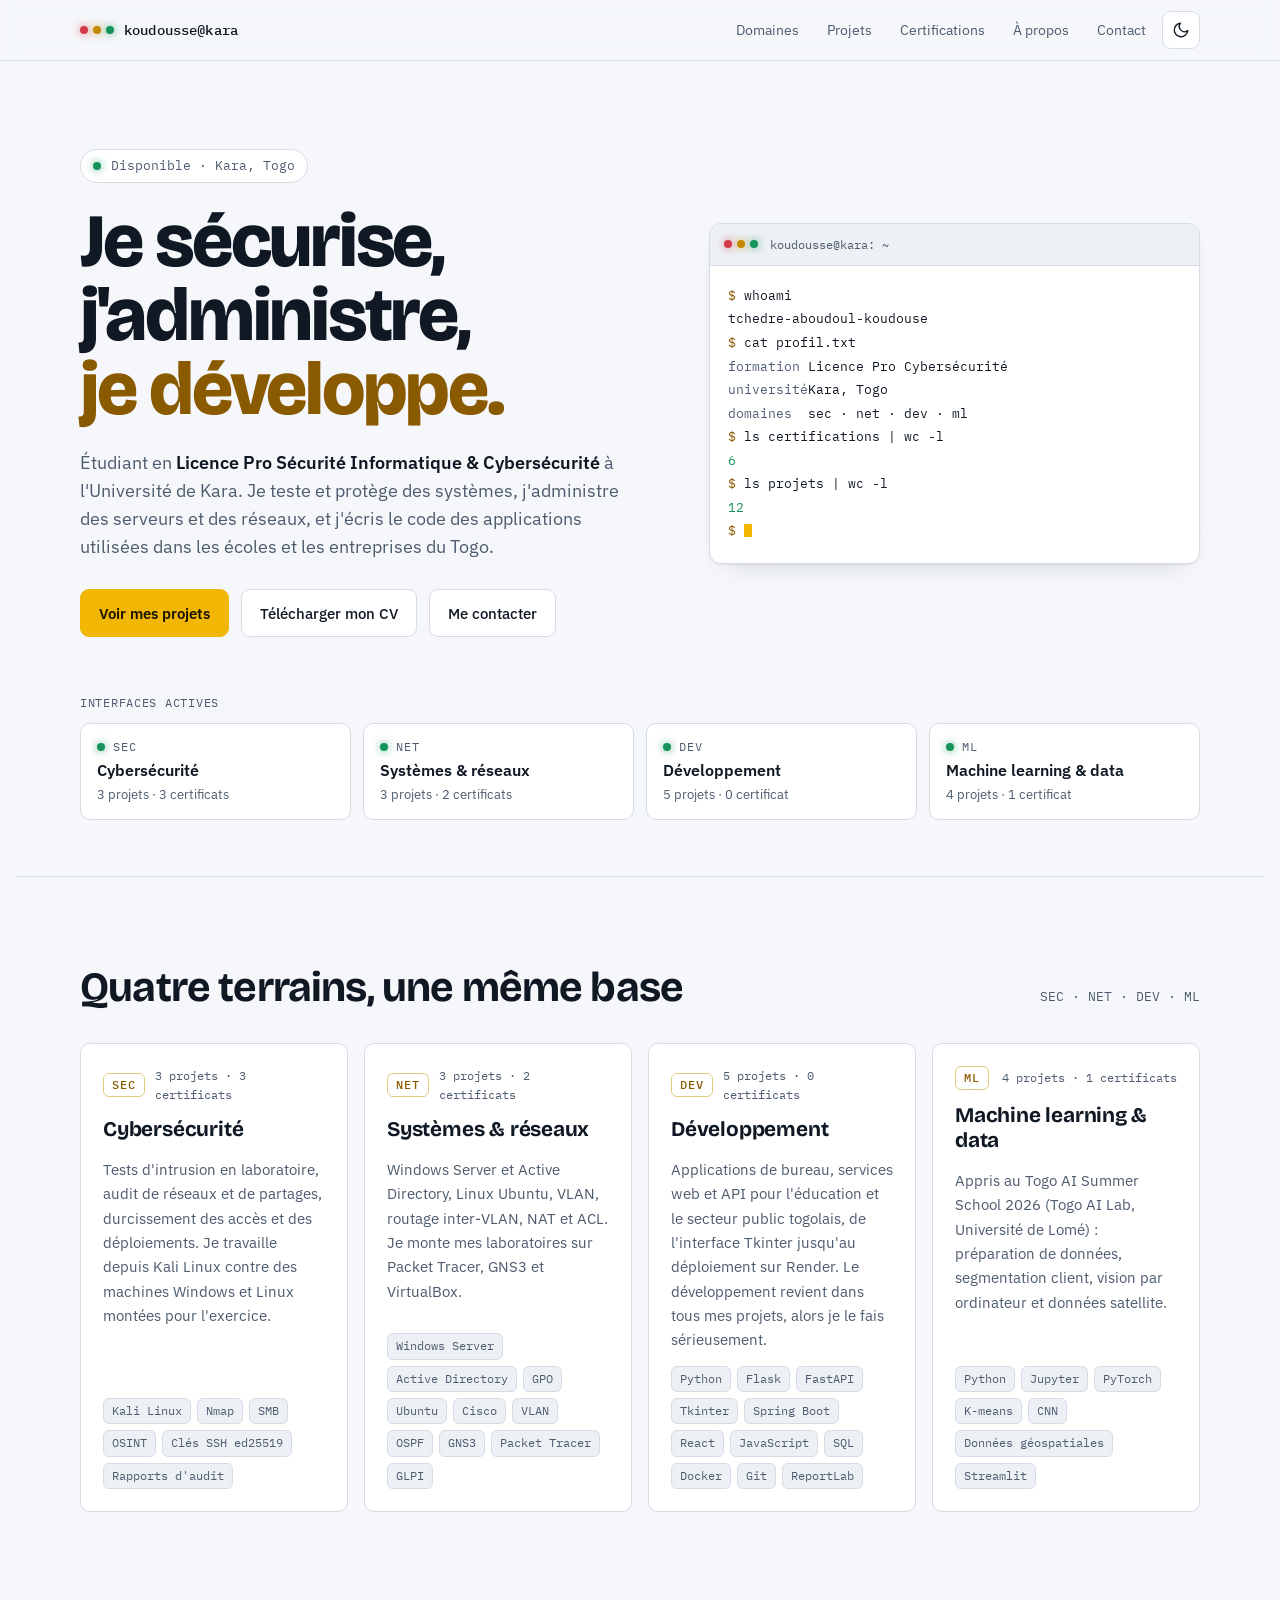
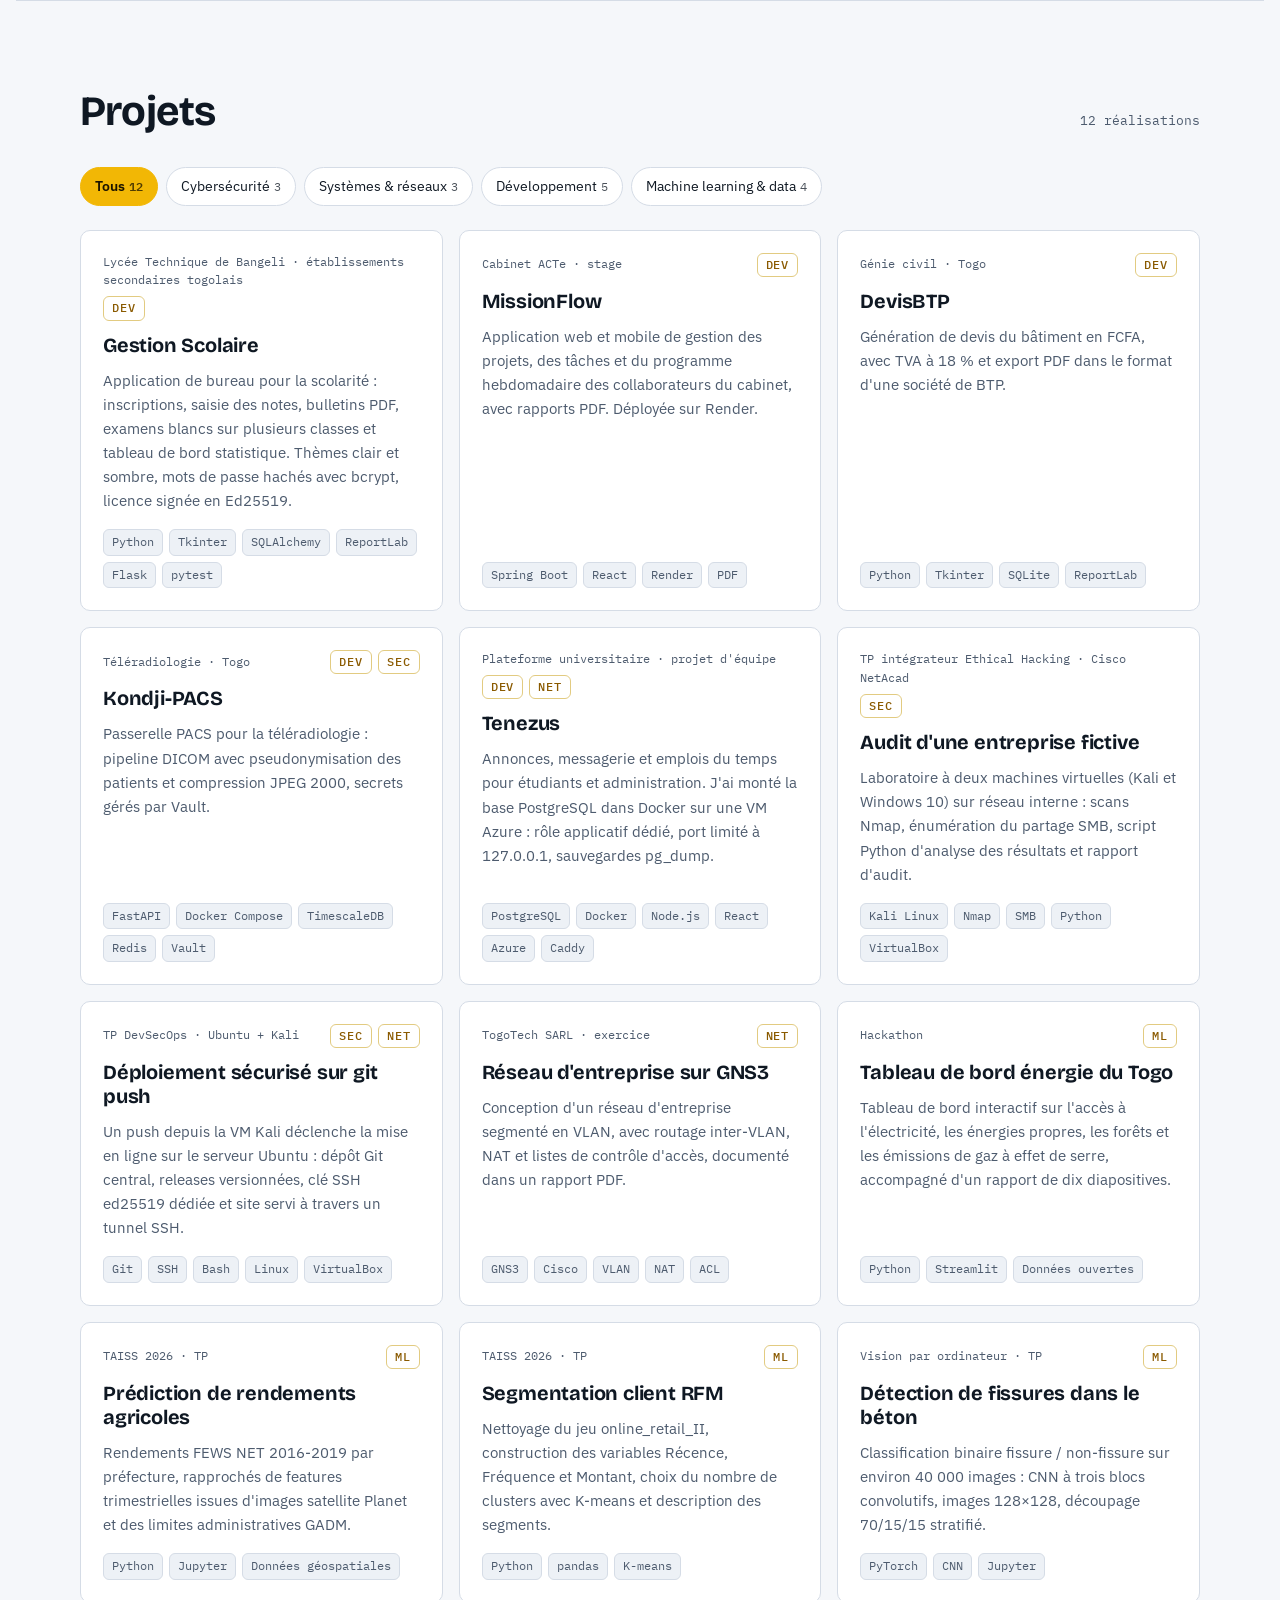
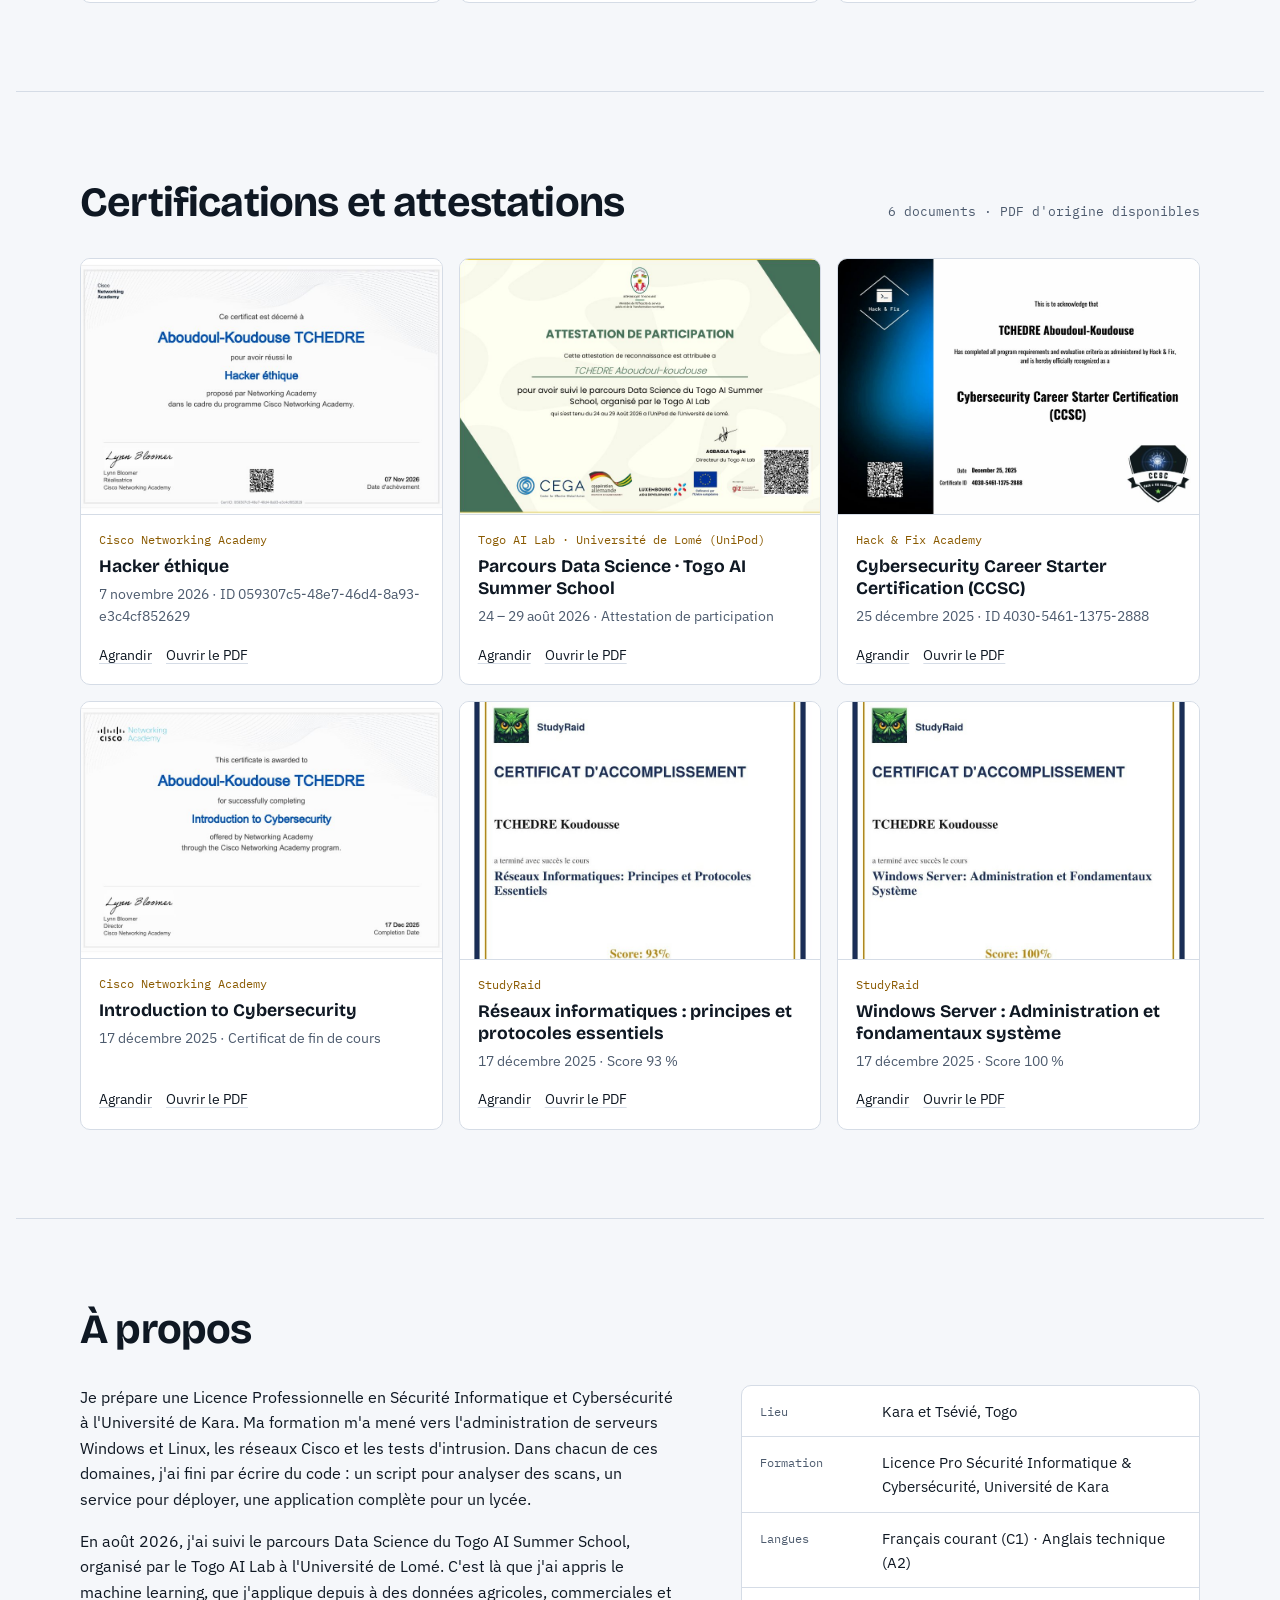
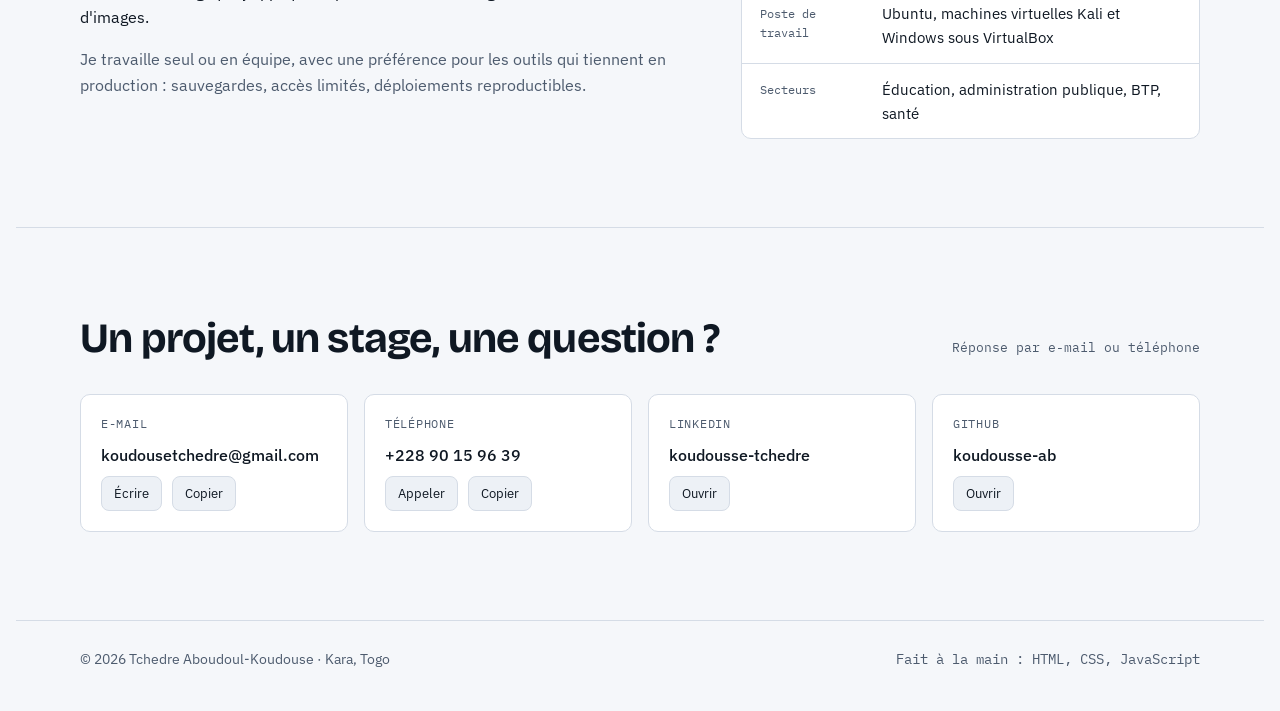
==== index.html @ e4000340 "Nouveau portfolio : cybersécurité, réseaux, dev et ML" ====
<!doctype html>
<html lang="fr">
<head>
<meta charset="utf-8">
<meta name="viewport" content="width=device-width, initial-scale=1, viewport-fit=cover">
<meta name="claude:viewport-fit-sides" content="cover">
<title>Tchedre Aboudoul-Koudouse</title>
<meta name="description" content="Étudiant en Licence Pro Sécurité Informatique et Cybersécurité à Kara (Togo). Cybersécurité, administration systèmes et réseaux, développement et machine learning.">
<meta property="og:title" content="Tchedre Aboudoul-Koudouse · Cybersécurité, systèmes & réseaux, développement">
<meta property="og:description" content="Je sécurise, j'administre, je développe. Projets, certifications et contact.">
<meta property="og:type" content="website">
<link rel="preconnect" href="https://fonts.googleapis.com">
<link rel="preconnect" href="https://fonts.gstatic.com" crossorigin>
<link rel="stylesheet" href="https://fonts.googleapis.com/css2?family=Bricolage+Grotesque:opsz,wght@12..96,600;12..96,700;12..96,800&family=IBM+Plex+Mono:wght@400;500&family=IBM+Plex+Sans:wght@400;500;600&display=swap">
<link rel="stylesheet" href="css/style.css">
</head>
<body>

<header class="site-header">
  <div class="wrap">
    <a class="brand" href="#top" aria-label="Accueil">
      <span class="leds" aria-hidden="true"><span class="led bad"></span><span class="led warn"></span><span class="led"></span></span>
      <span>koudousse@kara</span>
    </a>
    <nav class="nav" aria-label="Navigation principale">
      <a href="#domaines">Domaines</a>
      <a href="#projets">Projets</a>
      <a href="#certifications">Certifications</a>
      <a href="#a-propos">À propos</a>
      <a href="#contact" class="keep">Contact</a>
      <button class="icon-btn" id="theme-toggle" type="button" aria-label="Changer de thème" title="Changer de thème">
        <svg viewBox="0 0 24 24" fill="none" stroke="currentColor" stroke-width="1.8" stroke-linecap="round" stroke-linejoin="round" aria-hidden="true"><path d="M21 12.8A9 9 0 1 1 11.2 3a7 7 0 0 0 9.8 9.8z"/></svg>
      </button>
    </nav>
  </div>
</header>

<main id="top">
  <div class="hero">
    <div class="wrap">
      <div class="hero-grid">
        <div>
          <span class="status"><span class="led" aria-hidden="true"></span> Disponible · Kara, Togo</span>
          <h1>
            <span class="verb">Je sécurise,</span>
            <span class="verb">j'administre,</span>
            <span class="verb">je développe.</span>
          </h1>
          <p class="lede">Étudiant en <strong>Licence Pro Sécurité Informatique &amp; Cybersécurité</strong> à l'Université de Kara. Je teste et protège des systèmes, j'administre des serveurs et des réseaux, et j'écris le code des applications utilisées dans les écoles et les entreprises du Togo.</p>
          <div class="cta">
            <a class="btn primary" href="#projets">Voir mes projets</a>
            <a class="btn" id="cv-link" href="#" target="_blank" rel="noopener">Télécharger mon CV</a>
            <a class="btn" href="#contact">Me contacter</a>
          </div>
        </div>

        <div class="term" aria-label="Aperçu de profil en ligne de commande">
          <div class="term-bar">
            <span class="leds" aria-hidden="true"><span class="led bad"></span><span class="led warn"></span><span class="led"></span></span>
            <span>koudousse@kara: ~</span>
          </div>
          <pre id="term-body"></pre>
        </div>
      </div>

      <div class="ports">
        <div class="ports-label">Interfaces actives</div>
        <div class="port-row" id="port-row"></div>
      </div>
    </div>
  </div>

  <section id="domaines">
    <div class="wrap">
      <div class="sec-head">
        <h2>Quatre terrains, une même base</h2>
        <span class="sec-meta" id="domains-meta"></span>
      </div>
      <div class="domain-grid" id="domain-grid"></div>
    </div>
  </section>

  <section id="projets">
    <div class="wrap">
      <div class="sec-head">
        <h2>Projets</h2>
        <span class="sec-meta" id="projects-meta"></span>
      </div>
      <div class="filters" id="filters" role="group" aria-label="Filtrer les projets"></div>
      <div class="project-grid" id="project-grid"></div>
    </div>
  </section>

  <section id="certifications">
    <div class="wrap">
      <div class="sec-head">
        <h2>Certifications et attestations</h2>
        <span class="sec-meta" id="certs-meta"></span>
      </div>
      <div class="cert-grid" id="cert-grid"></div>
    </div>
  </section>

  <section id="a-propos">
    <div class="wrap">
      <div class="sec-head"><h2>À propos</h2></div>
      <div class="about-grid">
        <div>
          <p>Je prépare une Licence Professionnelle en Sécurité Informatique et Cybersécurité à l'Université de Kara. Ma formation m'a mené vers l'administration de serveurs Windows et Linux, les réseaux Cisco et les tests d'intrusion. Dans chacun de ces domaines, j'ai fini par écrire du code : un script pour analyser des scans, un service pour déployer, une application complète pour un lycée.</p>
          <p>En août 2026, j'ai suivi le parcours Data Science du Togo AI Summer School, organisé par le Togo AI Lab à l'Université de Lomé. C'est là que j'ai appris le machine learning, que j'applique depuis à des données agricoles, commerciales et d'images.</p>
          <p class="muted">Je travaille seul ou en équipe, avec une préférence pour les outils qui tiennent en production : sauvegardes, accès limités, déploiements reproductibles.</p>
        </div>
        <dl class="facts">
          <div><dt>Lieu</dt><dd>Kara et Tsévié, Togo</dd></div>
          <div><dt>Formation</dt><dd>Licence Pro Sécurité Informatique &amp; Cybersécurité, Université de Kara</dd></div>
          <div><dt>Langues</dt><dd>Français courant (C1) · Anglais technique (A2)</dd></div>
          <div><dt>Poste de travail</dt><dd>Ubuntu, machines virtuelles Kali et Windows sous VirtualBox</dd></div>
          <div><dt>Secteurs</dt><dd>Éducation, administration publique, BTP, santé</dd></div>
        </dl>
      </div>
    </div>
  </section>

  <section id="contact">
    <div class="wrap">
      <div class="sec-head">
        <h2>Un projet, un stage, une question ?</h2>
        <span class="sec-meta">Réponse par e-mail ou téléphone</span>
      </div>
      <div class="contact-grid" id="contact-grid"></div>
    </div>
  </section>
</main>

<footer>
  <div class="wrap">
    <span>© <span id="year"></span> Tchedre Aboudoul-Koudouse · Kara, Togo</span>
    <span class="mono">Fait à la main : HTML, CSS, JavaScript</span>
  </div>
</footer>

<dialog class="viewer" id="viewer" aria-label="Aperçu du certificat">
  <div class="viewer-bar">
    <strong id="viewer-title"></strong>
    <span style="display:flex;gap:10px;align-items:center">
      <a class="small-btn" id="viewer-pdf" href="#" target="_blank" rel="noopener">Ouvrir le PDF</a>
      <button class="small-btn" id="viewer-close" type="button">Fermer</button>
    </span>
  </div>
  <div class="viewer-img"><img id="viewer-img" alt=""></div>
</dialog>

<div class="toast" id="toast" role="status" hidden></div>

<script src="js/data.js"></script>
<script src="js/main.js"></script>
</body>
</html>
---- css/style.css ----
/* Concept : un panneau de brassage réseau. Chaque domaine est un port avec sa LED,
   le contenu est rangé comme dans une baie : fiches, étiquettes mono, statuts. */

:root {
  /* thème sombre (par défaut) */
  --bg: #0b1118;
  --surface: #121a24;
  --surface-2: #19232f;
  --line: #263344;
  --fg: #e7ecf2;
  --muted: #9aa8b9;
  --accent: #f2b705;
  --accent-ink: #1b1400;
  --accent-text: #f5c332;
  --led-ok: #3fd88f;
  --led-warn: #f2b705;
  --led-bad: #ff5d6c;
  --shadow: 0 1px 0 rgb(255 255 255 / 4%) inset, 0 12px 32px -18px rgb(0 0 0 / 70%);

  --font-display: "Bricolage Grotesque", "Segoe UI", system-ui, sans-serif;
  --font-body: "IBM Plex Sans", system-ui, -apple-system, "Segoe UI", sans-serif;
  --font-mono: "IBM Plex Mono", ui-monospace, "SFMono-Regular", Menlo, Consolas, monospace;

  --radius: 10px;
  --max: 1120px;
  color-scheme: dark;
}

@media (prefers-color-scheme: light) {
  :root:not([data-theme="dark"]) {
    --bg: #f5f7fa;
    --surface: #ffffff;
    --surface-2: #edf1f6;
    --line: #d5dce6;
    --fg: #0f1823;
    --muted: #4d5b6e;
    --accent: #f2b705;
    --accent-ink: #1b1400;
    --accent-text: #8a5a00;
    --led-ok: #14935a;
    --led-warn: #c68a00;
    --led-bad: #d63a4a;
    --shadow: 0 1px 2px rgb(15 24 35 / 6%), 0 12px 28px -20px rgb(15 24 35 / 30%);
    color-scheme: light;
  }
}

:root[data-theme="light"] {
  --bg: #f5f7fa;
  --surface: #ffffff;
  --surface-2: #edf1f6;
  --line: #d5dce6;
  --fg: #0f1823;
  --muted: #4d5b6e;
  --accent: #f2b705;
  --accent-ink: #1b1400;
  --accent-text: #8a5a00;
  --led-ok: #14935a;
  --led-warn: #c68a00;
  --led-bad: #d63a4a;
  --shadow: 0 1px 2px rgb(15 24 35 / 6%), 0 12px 28px -20px rgb(15 24 35 / 30%);
  color-scheme: light;
}

*, *::before, *::after { box-sizing: border-box; }

html { scroll-behavior: smooth; scroll-padding-top: 84px; }

body {
  margin: 0;
  background: var(--bg);
  color: var(--fg);
  font-family: var(--font-body);
  font-size: 16px;
  line-height: 1.6;
  padding-block: 0;
  padding-left: max(16px, env(safe-area-inset-left, 0px));
  padding-right: max(16px, env(safe-area-inset-right, 0px));
  -webkit-font-smoothing: antialiased;
}

body::before {
  content: "";
  position: fixed;
  inset: 0 0 auto;
  height: env(safe-area-inset-top, 0px);
  background: var(--bg);
  z-index: 60;
}

img { max-width: 100%; display: block; }
a { color: inherit; }
button { font: inherit; color: inherit; }

:focus-visible { outline: 2px solid var(--accent); outline-offset: 3px; border-radius: 4px; }

.wrap { width: 100%; max-width: var(--max); margin-inline: auto; }

.mono { font-family: var(--font-mono); }

/* ---------- En-tête ---------- */
.site-header {
  position: sticky;
  top: env(safe-area-inset-top, 0px);
  z-index: 50;
  margin-inline: calc(-1 * max(16px, env(safe-area-inset-left, 0px)));
  padding-inline: max(16px, env(safe-area-inset-left, 0px));
  background: color-mix(in srgb, var(--bg) 88%, transparent);
  backdrop-filter: blur(10px);
  border-bottom: 1px solid var(--line);
}

.site-header .wrap {
  display: flex;
  align-items: center;
  gap: 20px;
  min-height: 60px;
}

.brand {
  display: inline-flex;
  align-items: center;
  gap: 10px;
  text-decoration: none;
  font-family: var(--font-mono);
  font-size: 0.9rem;
  font-weight: 500;
  letter-spacing: 0.01em;
}

.leds { display: inline-flex; gap: 5px; }
.led {
  width: 8px; height: 8px; border-radius: 50%;
  background: var(--led-ok);
  box-shadow: 0 0 8px color-mix(in srgb, var(--led-ok) 70%, transparent);
}
.led.warn { background: var(--led-warn); box-shadow: 0 0 8px color-mix(in srgb, var(--led-warn) 70%, transparent); }
.led.bad { background: var(--led-bad); box-shadow: 0 0 8px color-mix(in srgb, var(--led-bad) 70%, transparent); }

.nav { margin-left: auto; display: flex; gap: 4px; align-items: center; }
.nav a {
  text-decoration: none;
  color: var(--muted);
  font-size: 0.9rem;
  padding: 8px 12px;
  border-radius: 8px;
}
.nav a:hover { color: var(--fg); background: var(--surface-2); }

.icon-btn {
  width: 38px; height: 38px;
  display: inline-grid; place-items: center;
  border: 1px solid var(--line);
  background: var(--surface);
  border-radius: 9px;
  cursor: pointer;
}
.icon-btn:hover { border-color: var(--accent); }
.icon-btn svg { width: 18px; height: 18px; }

/* ---------- Hero ---------- */
.hero { padding-block: clamp(40px, 7vw, 88px) clamp(32px, 5vw, 56px); }

.hero-grid {
  display: grid;
  grid-template-columns: minmax(0, 1.15fr) minmax(0, 1fr);
  gap: clamp(28px, 5vw, 64px);
  align-items: center;
}

.status {
  display: inline-flex; align-items: center; gap: 10px;
  font-family: var(--font-mono);
  font-size: 0.8rem;
  color: var(--muted);
  border: 1px solid var(--line);
  background: var(--surface);
  padding: 6px 12px;
  border-radius: 999px;
}

h1 {
  font-family: var(--font-display);
  font-weight: 800;
  font-size: clamp(2.5rem, 6.4vw, 4.7rem);
  line-height: 0.98;
  letter-spacing: -0.03em;
  margin: 22px 0 22px;
  text-wrap: balance;
}
h1 .verb { display: block; }
h1 .verb:last-child { color: var(--accent-text); }

.lede { font-size: 1.1rem; color: var(--muted); max-width: 54ch; margin: 0 0 28px; }
.lede strong { color: var(--fg); font-weight: 600; }

.cta { display: flex; flex-wrap: wrap; gap: 12px; }

.btn {
  display: inline-flex; align-items: center; gap: 8px;
  padding: 11px 18px;
  border-radius: 9px;
  border: 1px solid var(--line);
  background: var(--surface);
  text-decoration: none;
  font-weight: 500;
  font-size: 0.95rem;
  cursor: pointer;
}
.btn:hover { border-color: var(--accent); }
.btn.primary { background: var(--accent); color: var(--accent-ink); border-color: var(--accent); font-weight: 600; }
.btn.primary:hover { filter: brightness(1.06); }

/* terminal */
.term {
  background: var(--surface);
  border: 1px solid var(--line);
  border-radius: 12px;
  box-shadow: var(--shadow);
  overflow: hidden;
  min-width: 0;
}
.term-bar {
  display: flex; align-items: center; gap: 12px;
  padding: 11px 14px;
  background: var(--surface-2);
  border-bottom: 1px solid var(--line);
  font-family: var(--font-mono);
  font-size: 0.75rem;
  color: var(--muted);
}
.term pre {
  margin: 0;
  padding: 18px 18px 20px;
  font-family: var(--font-mono);
  font-size: 0.84rem;
  line-height: 1.75;
  overflow-x: auto;
  white-space: pre;
}
.term .p { color: var(--accent-text); }
.term .k { color: var(--muted); }
.term .ok { color: var(--led-ok); }
.cursor {
  display: inline-block; width: 8px; height: 1em; vertical-align: -0.15em;
  background: var(--accent);
  animation: blink 1.1s steps(2, start) infinite;
}
@keyframes blink { to { visibility: hidden; } }

/* panneau de ports */
.ports { margin-top: clamp(32px, 5vw, 56px); }
.ports-label {
  font-family: var(--font-mono); font-size: 0.75rem; color: var(--muted);
  letter-spacing: 0.06em; text-transform: uppercase; margin-bottom: 10px;
}
.port-row { display: grid; grid-template-columns: repeat(4, minmax(0, 1fr)); gap: 12px; }
.port {
  display: grid; gap: 4px;
  text-align: left;
  padding: 14px 16px;
  background: var(--surface);
  border: 1px solid var(--line);
  border-radius: var(--radius);
  cursor: pointer;
  text-decoration: none;
  min-width: 0;
}
.port:hover { border-color: var(--accent); background: var(--surface-2); }
.port-top { display: flex; align-items: center; gap: 8px; font-family: var(--font-mono); font-size: 0.72rem; color: var(--muted); letter-spacing: 0.08em; }
.port-name { font-weight: 600; line-height: 1.25; }
.port-meta { font-size: 0.82rem; color: var(--muted); }

/* ---------- Sections ---------- */
section { padding-block: clamp(48px, 7vw, 88px); border-top: 1px solid var(--line); }

.sec-head {
  display: flex; flex-wrap: wrap; align-items: baseline; justify-content: space-between;
  gap: 8px 24px; margin-bottom: 32px;
}
h2 {
  font-family: var(--font-display);
  font-weight: 700;
  font-size: clamp(1.8rem, 4vw, 2.6rem);
  letter-spacing: -0.02em;
  line-height: 1.1;
  margin: 0;
  text-wrap: balance;
}
.sec-meta { font-family: var(--font-mono); font-size: 0.8rem; color: var(--muted); }

.chips { display: flex; flex-wrap: wrap; gap: 6px; padding: 0; margin: 0; list-style: none; }
.chips li {
  font-family: var(--font-mono);
  font-size: 0.72rem;
  padding: 3px 8px;
  border-radius: 6px;
  background: var(--surface-2);
  border: 1px solid var(--line);
  color: var(--muted);
}

/* domaines */
.domain-grid { display: grid; grid-template-columns: repeat(auto-fit, minmax(min(100%, 240px), 1fr)); gap: 16px; }
.domain {
  display: flex; flex-direction: column; gap: 14px;
  padding: 22px;
  background: var(--surface);
  border: 1px solid var(--line);
  border-radius: var(--radius);
  min-width: 0;
}
.domain-top { display: flex; align-items: center; justify-content: space-between; gap: 10px; }
.tag {
  font-family: var(--font-mono); font-size: 0.72rem; font-weight: 500; letter-spacing: 0.08em;
  color: var(--accent-text);
  border: 1px solid color-mix(in srgb, var(--accent) 45%, var(--line));
  padding: 2px 8px; border-radius: 6px;
}
.domain h3 { font-family: var(--font-display); font-size: 1.3rem; line-height: 1.2; margin: 0; letter-spacing: -0.01em; }
.domain p { margin: 0; color: var(--muted); font-size: 0.95rem; }
.domain .chips { margin-top: auto; }
.domain-count { font-family: var(--font-mono); font-size: 0.75rem; color: var(--muted); }

/* projets */
.filters { display: flex; flex-wrap: wrap; gap: 8px; margin-bottom: 24px; }
.pill {
  padding: 7px 14px;
  border-radius: 999px;
  border: 1px solid var(--line);
  background: var(--surface);
  font-size: 0.88rem;
  cursor: pointer;
}
.pill:hover { border-color: var(--accent); }
.pill[aria-pressed="true"] { background: var(--accent); color: var(--accent-ink); border-color: var(--accent); font-weight: 600; }
.pill .n { font-family: var(--font-mono); font-size: 0.75rem; opacity: 0.75; margin-left: 4px; }

.project-grid { display: grid; grid-template-columns: repeat(auto-fill, minmax(min(100%, 320px), 1fr)); gap: 16px; }
.project {
  display: flex; flex-direction: column; gap: 12px;
  padding: 22px;
  background: var(--surface);
  border: 1px solid var(--line);
  border-radius: var(--radius);
  min-width: 0;
}
.project:hover { border-color: color-mix(in srgb, var(--accent) 55%, var(--line)); }
.project-top { display: flex; flex-wrap: wrap; gap: 6px 10px; align-items: center; justify-content: space-between; }
.kicker { font-family: var(--font-mono); font-size: 0.74rem; color: var(--muted); }
.project h3 { font-family: var(--font-display); font-size: 1.25rem; line-height: 1.2; margin: 0; letter-spacing: -0.01em; }
.project p { margin: 0; color: var(--muted); font-size: 0.94rem; }
.project .chips { margin-top: auto; padding-top: 4px; }
.project-tags { display: flex; gap: 6px; }

/* certifications */
.cert-grid { display: grid; grid-template-columns: repeat(auto-fill, minmax(min(100%, 320px), 1fr)); gap: 16px; }
.cert {
  display: flex; flex-direction: column;
  background: var(--surface);
  border: 1px solid var(--line);
  border-radius: var(--radius);
  overflow: hidden;
  min-width: 0;
}
.cert-thumb {
  display: block; width: 100%; padding: 0; border: 0; cursor: zoom-in;
  background: var(--surface-2);
  aspect-ratio: 900 / 640;
  border-bottom: 1px solid var(--line);
}
.cert-thumb img { width: 100%; height: 100%; object-fit: cover; }
.cert-body { display: flex; flex-direction: column; gap: 6px; padding: 16px 18px 18px; flex: 1; }
.cert-issuer { font-family: var(--font-mono); font-size: 0.74rem; color: var(--accent-text); }
.cert h3 { font-family: var(--font-display); font-size: 1.1rem; line-height: 1.25; margin: 0; }
.cert-meta { font-size: 0.85rem; color: var(--muted); overflow-wrap: anywhere; }
.cert-actions { margin-top: auto; padding-top: 10px; display: flex; gap: 14px; font-size: 0.88rem; }
.cert-actions a, .cert-actions button { color: var(--fg); background: none; border: 0; padding: 0; cursor: pointer; text-decoration: underline; text-underline-offset: 3px; text-decoration-color: var(--line); }
.cert-actions a:hover, .cert-actions button:hover { text-decoration-color: var(--accent); }

dialog.viewer {
  width: min(96vw, 1000px);
  max-height: 92vh;
  padding: 0;
  border: 1px solid var(--line);
  border-radius: 12px;
  background: var(--surface);
  color: var(--fg);
}
dialog.viewer::backdrop { background: rgb(5 9 14 / 78%); }
.viewer-bar { display: flex; align-items: center; justify-content: space-between; gap: 12px; padding: 10px 14px; border-bottom: 1px solid var(--line); font-size: 0.9rem; }
.viewer-img { padding: 12px; overflow: auto; max-height: calc(92vh - 56px); }
.viewer-img img { margin-inline: auto; border-radius: 6px; }

/* à propos */
.about-grid { display: grid; grid-template-columns: minmax(0, 1.3fr) minmax(0, 1fr); gap: clamp(24px, 5vw, 64px); }
.about-grid p { margin: 0 0 16px; max-width: 62ch; }
.about-grid p.muted { color: var(--muted); }
.facts { margin: 0; border: 1px solid var(--line); border-radius: var(--radius); background: var(--surface); }
.facts div { display: grid; grid-template-columns: 110px minmax(0, 1fr); gap: 12px; padding: 13px 18px; border-bottom: 1px solid var(--line); }
.facts div:last-child { border-bottom: 0; }
.facts dt { font-family: var(--font-mono); font-size: 0.75rem; color: var(--muted); padding-top: 3px; }
.facts dd { margin: 0; font-size: 0.95rem; }

/* contact */
.contact-grid { display: grid; grid-template-columns: repeat(auto-fit, minmax(min(100%, 250px), 1fr)); gap: 16px; }
.contact-card { padding: 20px; background: var(--surface); border: 1px solid var(--line); border-radius: var(--radius); display: grid; gap: 8px; min-width: 0; }
.contact-card .label { font-family: var(--font-mono); font-size: 0.74rem; color: var(--muted); letter-spacing: 0.06em; text-transform: uppercase; }
.contact-card .value { font-size: 1.02rem; font-weight: 500; overflow-wrap: anywhere; user-select: all; }
.contact-card .row { display: flex; gap: 10px; flex-wrap: wrap; align-items: center; }
.small-btn { padding: 6px 12px; border-radius: 8px; border: 1px solid var(--line); background: var(--surface-2); font-size: 0.82rem; cursor: pointer; text-decoration: none; }
.small-btn:hover { border-color: var(--accent); }

footer { border-top: 1px solid var(--line); padding-block: 28px 40px; color: var(--muted); font-size: 0.85rem; }
footer .wrap { display: flex; flex-wrap: wrap; gap: 8px 24px; justify-content: space-between; }

.toast {
  position: fixed; left: 50%; bottom: calc(24px + env(safe-area-inset-bottom, 0px));
  transform: translateX(-50%);
  background: var(--fg); color: var(--bg);
  padding: 9px 16px; border-radius: 9px; font-size: 0.88rem; z-index: 90;
}

/* ---------- Responsive ---------- */
@media (max-width: 860px) {
  .hero-grid, .about-grid { grid-template-columns: minmax(0, 1fr); }
  .port-row { grid-template-columns: repeat(2, minmax(0, 1fr)); }
}
@media (max-width: 640px) {
  .nav a:not(.keep) { display: none; }
  .facts div { grid-template-columns: 1fr; gap: 2px; }
}
@media (max-width: 420px) {
  .port-row { grid-template-columns: minmax(0, 1fr); }
}

@media (prefers-reduced-motion: reduce) {
  html { scroll-behavior: auto; }
  .cursor { animation: none; }
}
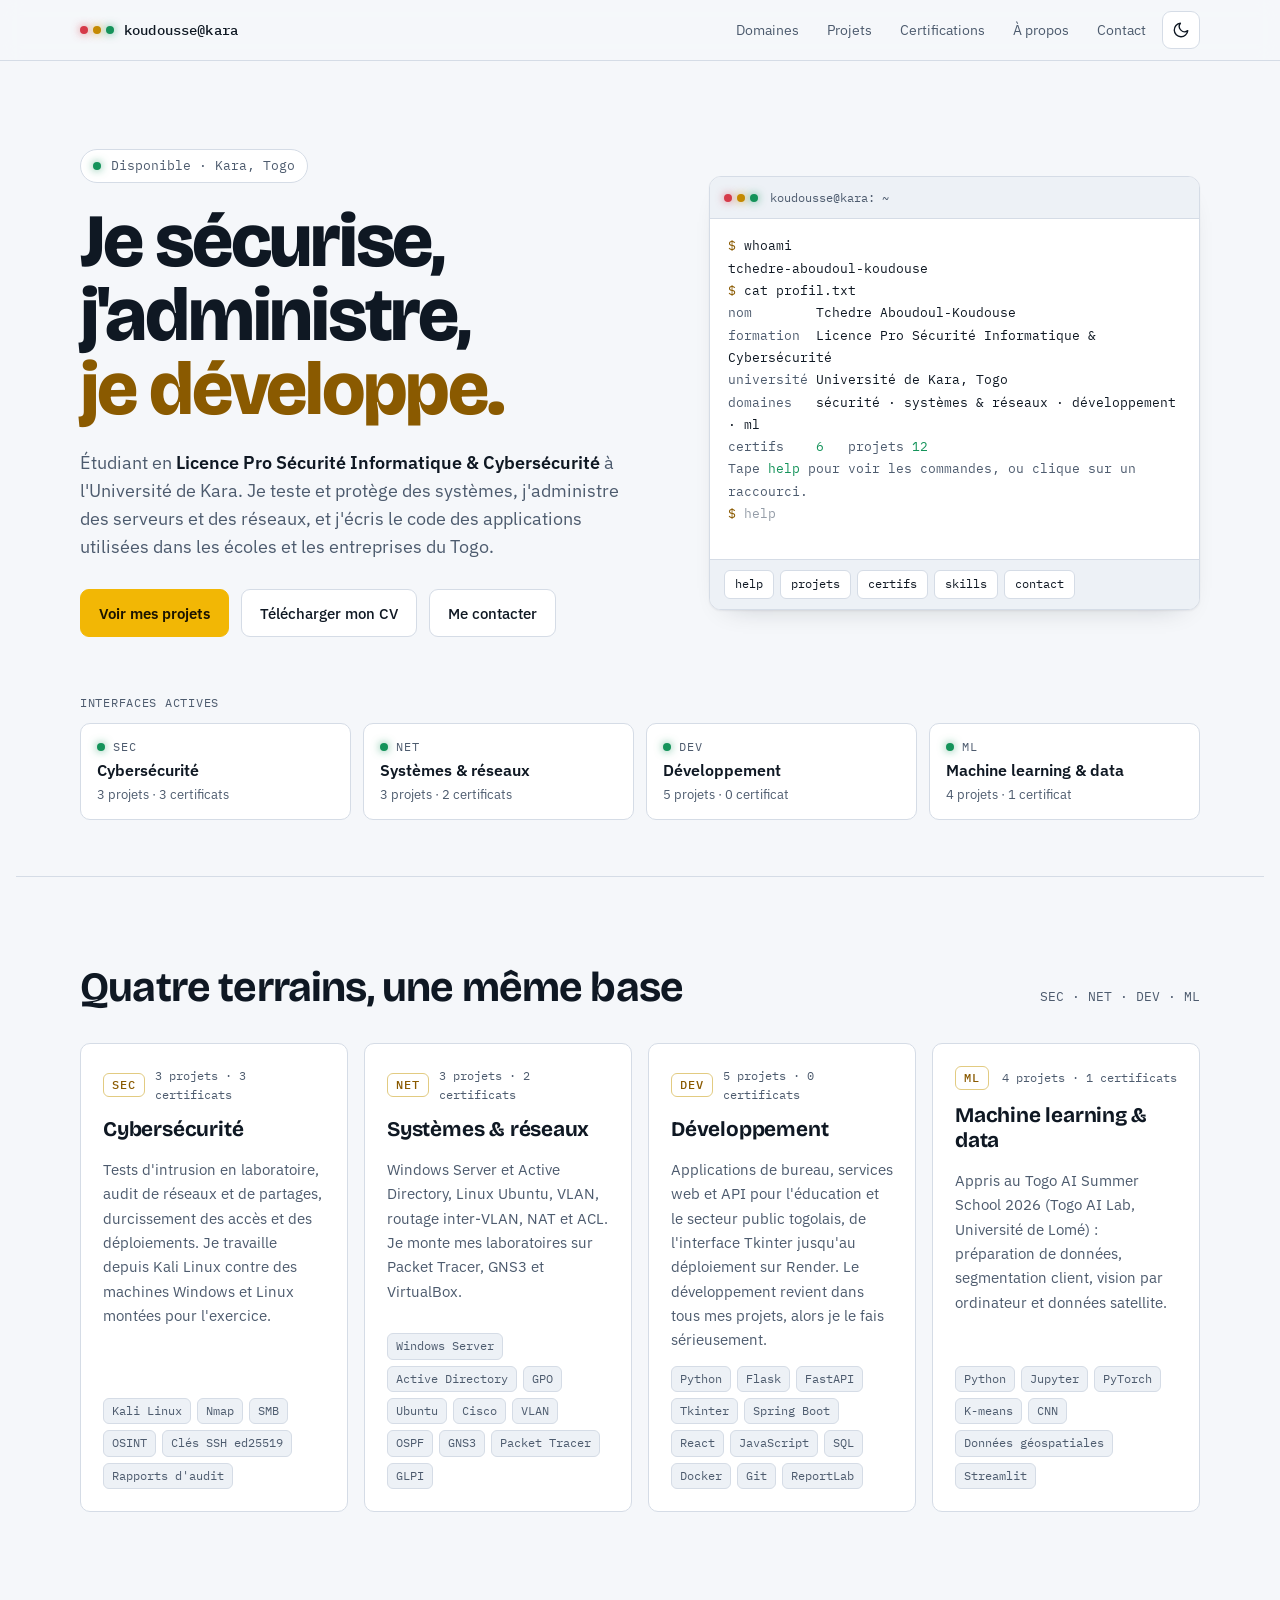
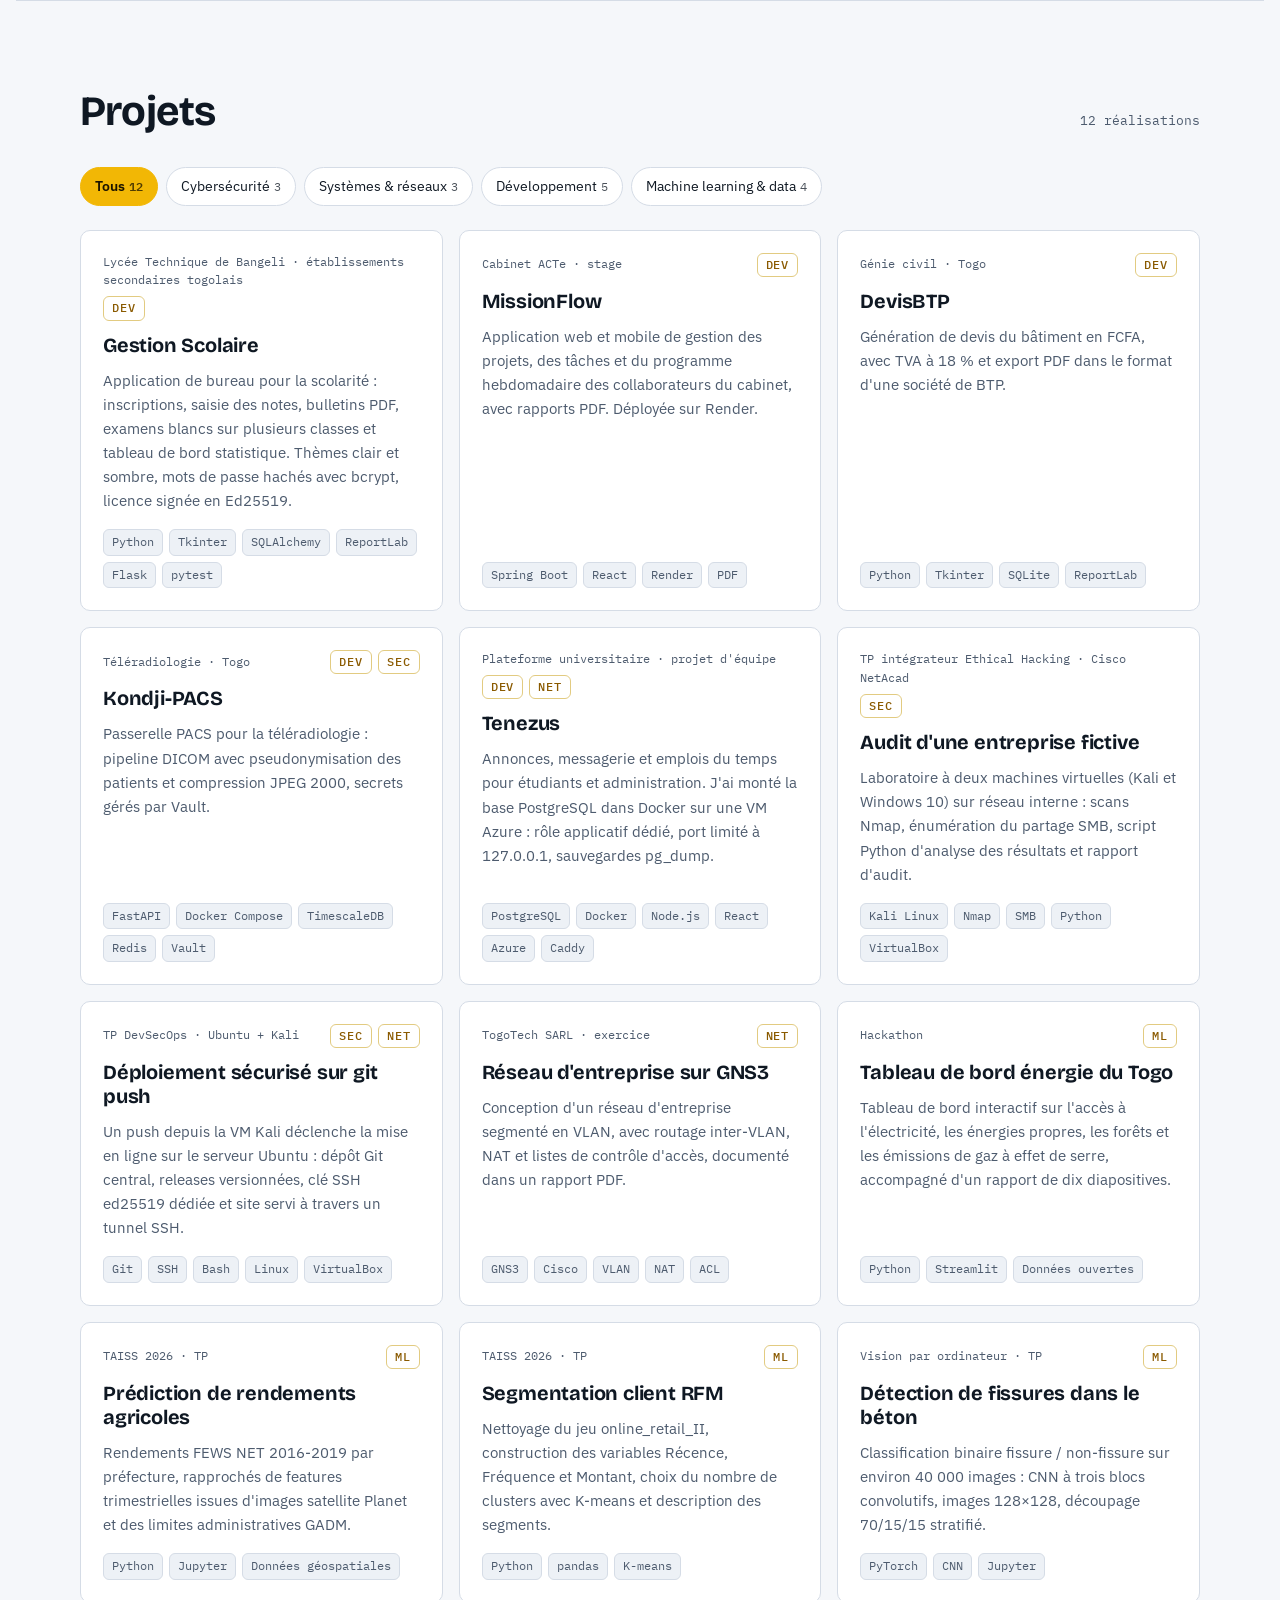
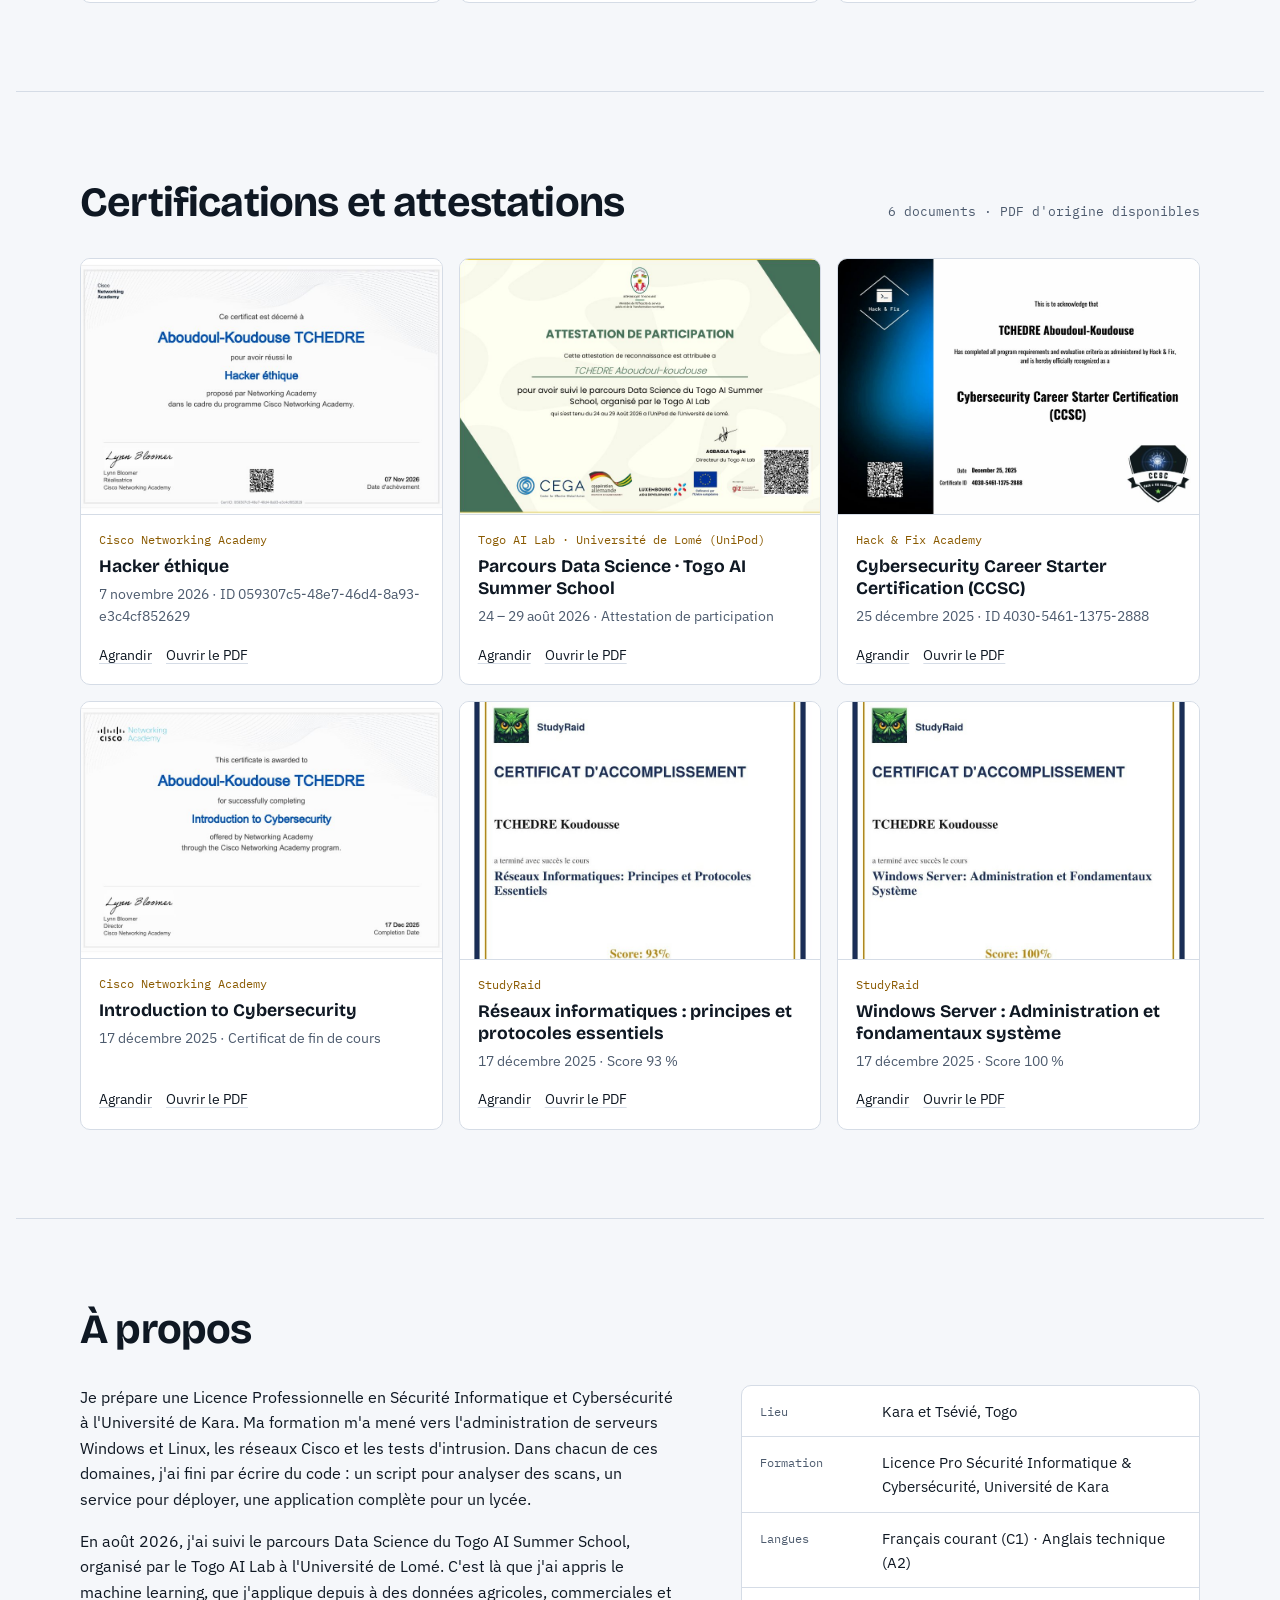
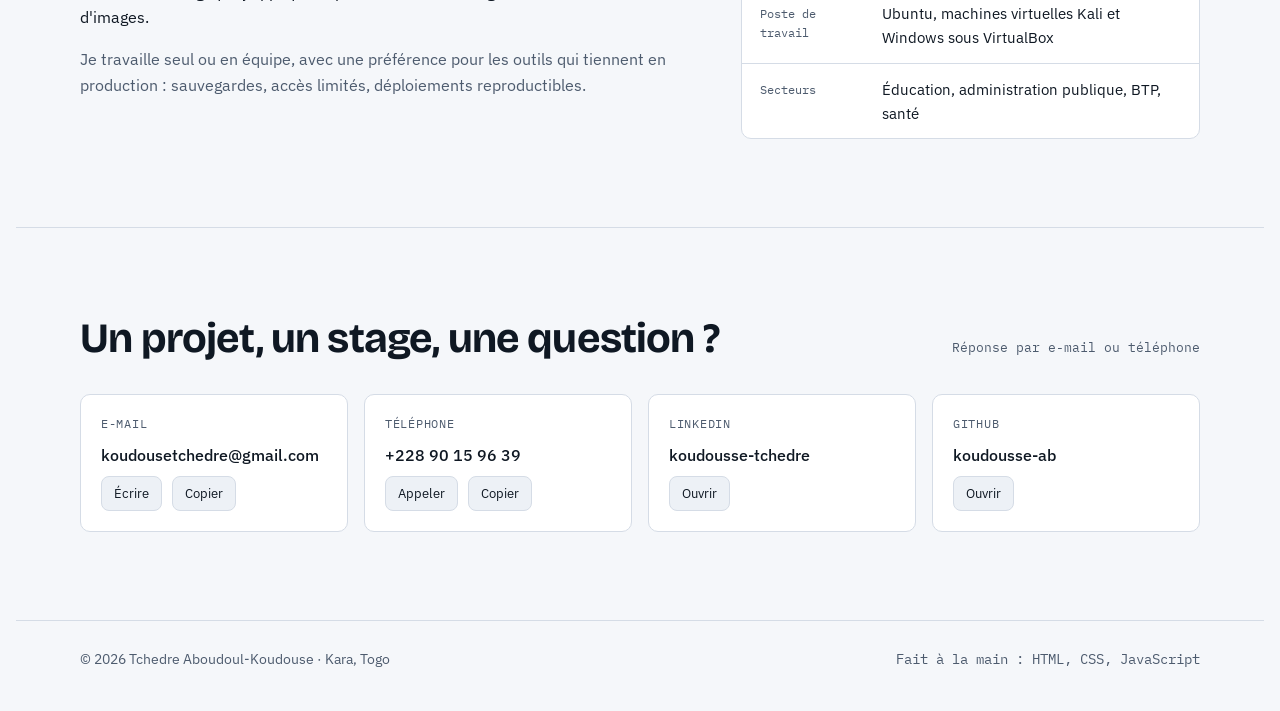
==== commit 366fd67e: "Terminal interactif" ====
--- a/index.html
+++ b/index.html
@@ -59,7 +59,14 @@
             <span class="leds" aria-hidden="true"><span class="led bad"></span><span class="led warn"></span><span class="led"></span></span>
             <span>koudousse@kara: ~</span>
           </div>
-          <pre id="term-body"></pre>
+          <div class="term-screen" id="term-screen">
+            <div id="term-out" aria-live="polite"></div>
+            <form id="term-form" class="term-line" autocomplete="off">
+              <label for="term-input" class="p">$</label>
+              <input id="term-input" type="text" spellcheck="false" autocomplete="off" autocapitalize="off" autocorrect="off" aria-label="Saisis une commande, par exemple help" placeholder="help">
+            </form>
+          </div>
+          <div class="term-quick" id="term-quick" aria-label="Raccourcis de commandes"></div>
         </div>
       </div>
 
@@ -154,5 +161,6 @@
 
 <script src="js/data.js"></script>
 <script src="js/main.js"></script>
+<script src="js/terminal.js"></script>
 </body>
 </html>
--- a/css/style.css
+++ b/css/style.css
@@ -229,15 +229,42 @@
   font-size: 0.75rem;
   color: var(--muted);
 }
-.term pre {
-  margin: 0;
-  padding: 18px 18px 20px;
+.term-screen {
+  height: 340px;
+  overflow-y: auto;
+  padding: 16px 18px;
   font-family: var(--font-mono);
-  font-size: 0.84rem;
-  line-height: 1.75;
-  overflow-x: auto;
-  white-space: pre;
-}
+  font-size: 0.82rem;
+  line-height: 1.7;
+  cursor: text;
+}
+.tl { white-space: pre-wrap; overflow-wrap: anywhere; }
+.tl a { color: var(--accent-text); text-underline-offset: 3px; }
+.term-line { display: flex; align-items: center; gap: 8px; }
+.term-line label { cursor: text; }
+.term-line input {
+  flex: 1; min-width: 0;
+  background: transparent; border: 0; outline: 0;
+  color: var(--fg);
+  font: inherit;
+  caret-color: var(--accent);
+  padding: 0;
+}
+.term-line input::placeholder { color: var(--muted); opacity: 0.6; }
+.term:focus-within { border-color: color-mix(in srgb, var(--accent) 55%, var(--line)); }
+.term-quick {
+  display: flex; flex-wrap: wrap; gap: 6px;
+  padding: 10px 14px;
+  border-top: 1px solid var(--line);
+  background: var(--surface-2);
+}
+.term-quick button {
+  font-family: var(--font-mono); font-size: 0.74rem;
+  padding: 4px 10px; border-radius: 6px;
+  border: 1px solid var(--line); background: var(--surface);
+  cursor: pointer;
+}
+.term-quick button:hover { border-color: var(--accent); }
 .term .p { color: var(--accent-text); }
 .term .k { color: var(--muted); }
 .term .ok { color: var(--led-ok); }
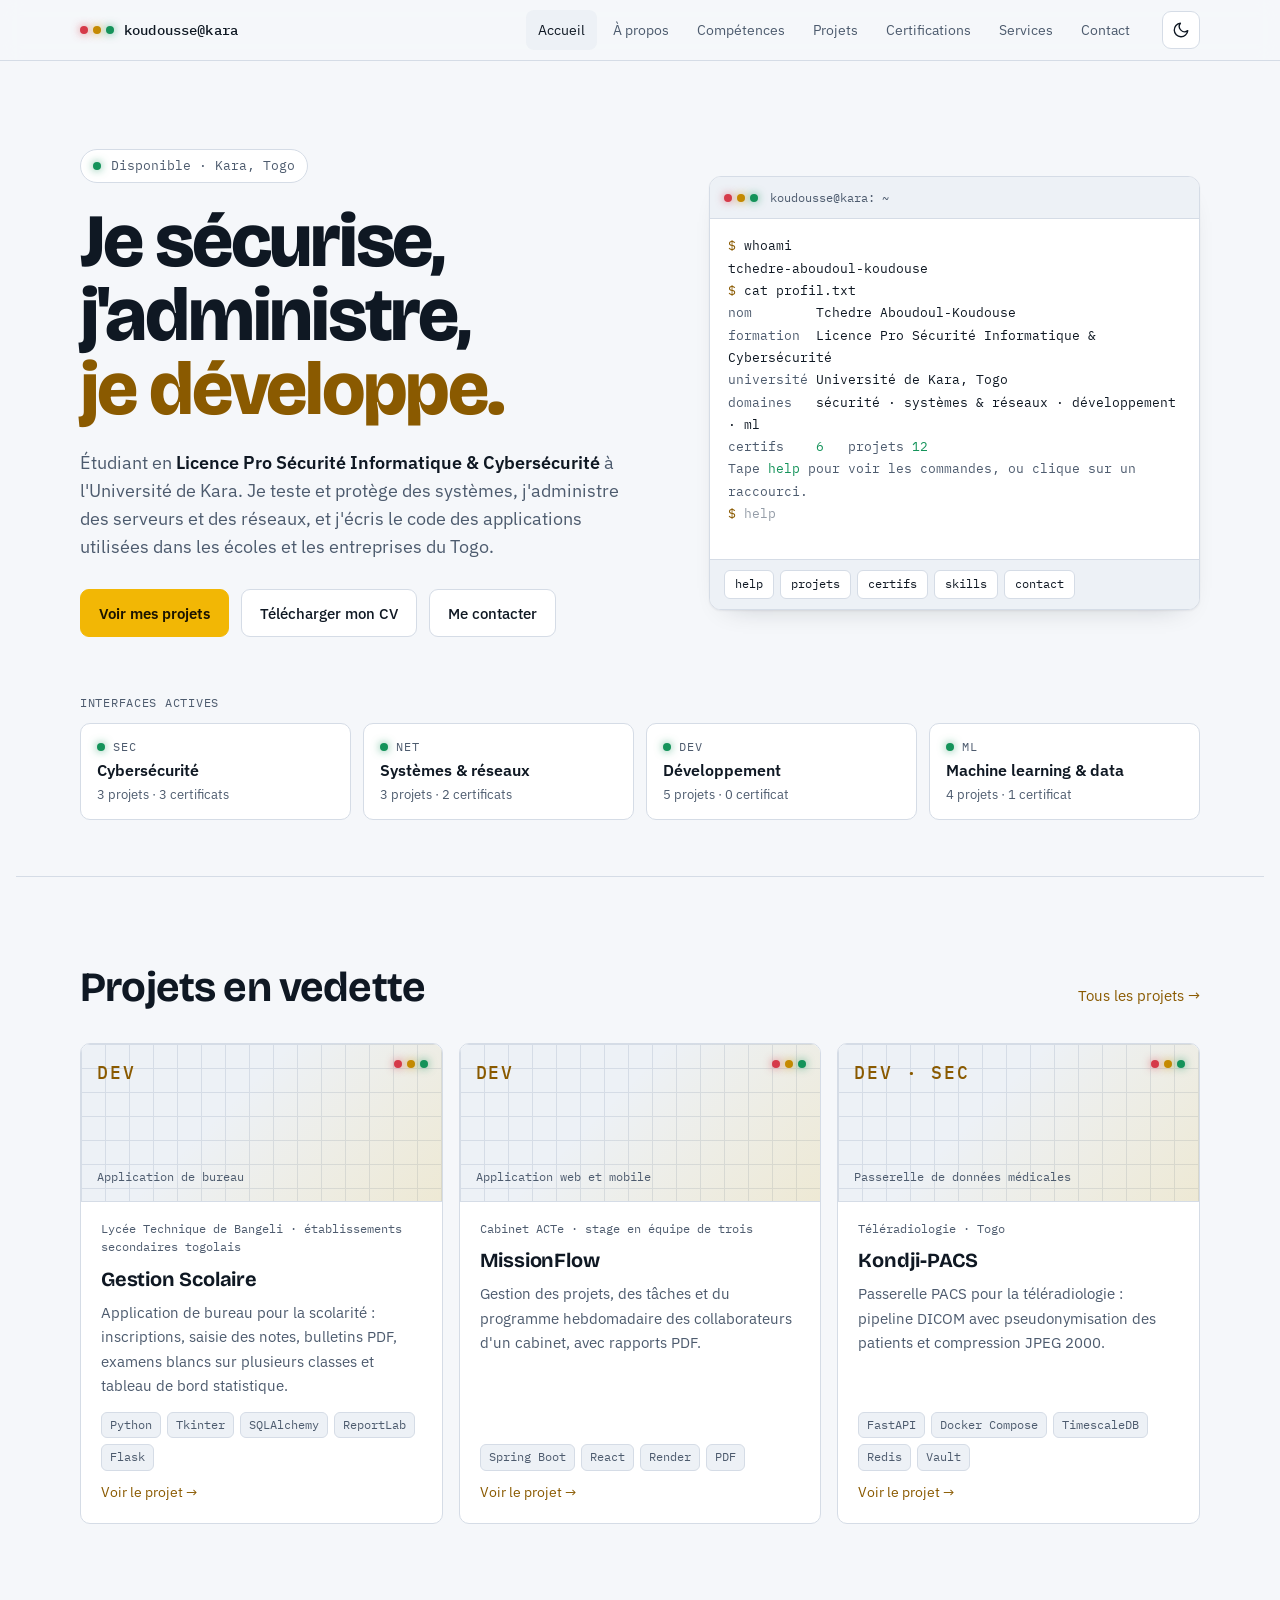
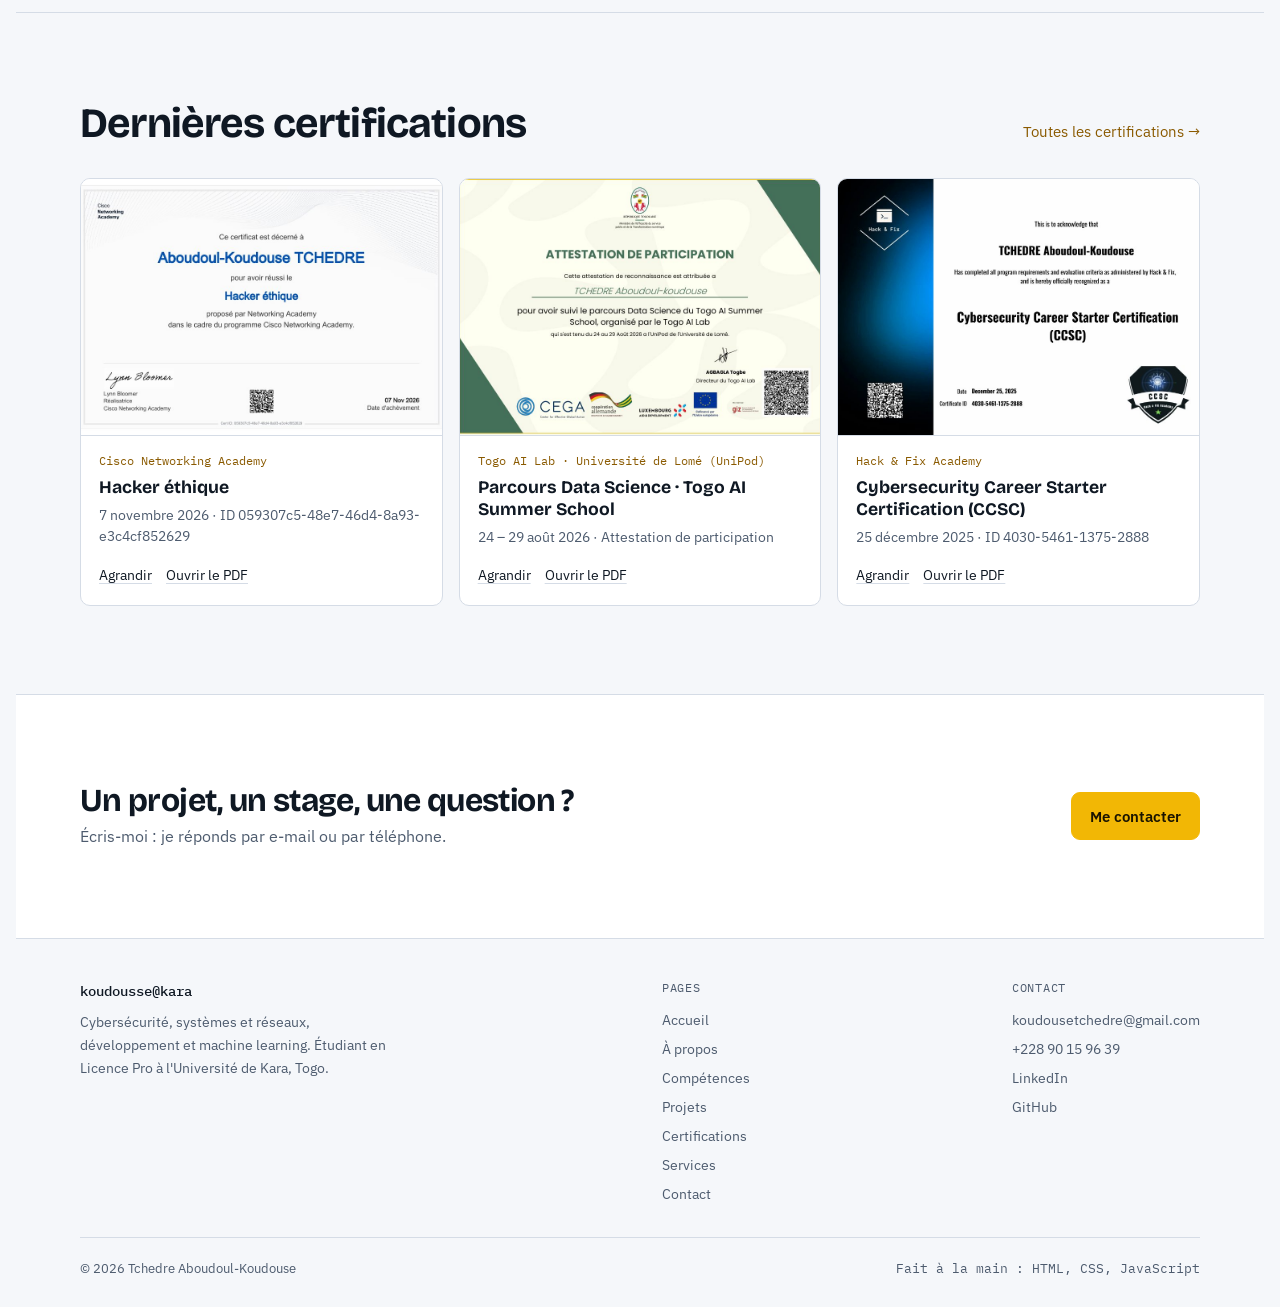
==== commit 732b69ac: "Site multi-pages" ====
--- a/index.html
+++ b/index.html
@@ -4,163 +4,82 @@
 <meta charset="utf-8">
 <meta name="viewport" content="width=device-width, initial-scale=1, viewport-fit=cover">
 <meta name="claude:viewport-fit-sides" content="cover">
-<title>Tchedre Aboudoul-Koudouse</title>
+<title>Tchedre Aboudoul-Koudouse · Cybersécurité, réseaux, développement</title>
 <meta name="description" content="Étudiant en Licence Pro Sécurité Informatique et Cybersécurité à Kara (Togo). Cybersécurité, administration systèmes et réseaux, développement et machine learning.">
-<meta property="og:title" content="Tchedre Aboudoul-Koudouse · Cybersécurité, systèmes & réseaux, développement">
-<meta property="og:description" content="Je sécurise, j'administre, je développe. Projets, certifications et contact.">
+<meta property="og:title" content="Tchedre Aboudoul-Koudouse · Cybersécurité, réseaux, développement">
+<meta property="og:description" content="Étudiant en Licence Pro Sécurité Informatique et Cybersécurité à Kara (Togo). Cybersécurité, administration systèmes et réseaux, développement et machine learning.">
 <meta property="og:type" content="website">
 <link rel="preconnect" href="https://fonts.googleapis.com">
 <link rel="preconnect" href="https://fonts.gstatic.com" crossorigin>
 <link rel="stylesheet" href="https://fonts.googleapis.com/css2?family=Bricolage+Grotesque:opsz,wght@12..96,600;12..96,700;12..96,800&family=IBM+Plex+Mono:wght@400;500&family=IBM+Plex+Sans:wght@400;500;600&display=swap">
 <link rel="stylesheet" href="css/style.css">
+<script>try{var t=localStorage.getItem("theme");if(t==="light"||t==="dark")document.documentElement.setAttribute("data-theme",t)}catch(e){}</script>
 </head>
-<body>
-
-<header class="site-header">
+<body data-page="accueil">
+<header id="site-header"></header>
+<main>
+<div class="hero">
   <div class="wrap">
-    <a class="brand" href="#top" aria-label="Accueil">
-      <span class="leds" aria-hidden="true"><span class="led bad"></span><span class="led warn"></span><span class="led"></span></span>
-      <span>koudousse@kara</span>
-    </a>
-    <nav class="nav" aria-label="Navigation principale">
-      <a href="#domaines">Domaines</a>
-      <a href="#projets">Projets</a>
-      <a href="#certifications">Certifications</a>
-      <a href="#a-propos">À propos</a>
-      <a href="#contact" class="keep">Contact</a>
-      <button class="icon-btn" id="theme-toggle" type="button" aria-label="Changer de thème" title="Changer de thème">
-        <svg viewBox="0 0 24 24" fill="none" stroke="currentColor" stroke-width="1.8" stroke-linecap="round" stroke-linejoin="round" aria-hidden="true"><path d="M21 12.8A9 9 0 1 1 11.2 3a7 7 0 0 0 9.8 9.8z"/></svg>
-      </button>
-    </nav>
-  </div>
-</header>
-
-<main id="top">
-  <div class="hero">
-    <div class="wrap">
-      <div class="hero-grid">
-        <div>
-          <span class="status"><span class="led" aria-hidden="true"></span> Disponible · Kara, Togo</span>
-          <h1>
-            <span class="verb">Je sécurise,</span>
-            <span class="verb">j'administre,</span>
-            <span class="verb">je développe.</span>
-          </h1>
-          <p class="lede">Étudiant en <strong>Licence Pro Sécurité Informatique &amp; Cybersécurité</strong> à l'Université de Kara. Je teste et protège des systèmes, j'administre des serveurs et des réseaux, et j'écris le code des applications utilisées dans les écoles et les entreprises du Togo.</p>
-          <div class="cta">
-            <a class="btn primary" href="#projets">Voir mes projets</a>
-            <a class="btn" id="cv-link" href="#" target="_blank" rel="noopener">Télécharger mon CV</a>
-            <a class="btn" href="#contact">Me contacter</a>
-          </div>
-        </div>
-
-        <div class="term" aria-label="Aperçu de profil en ligne de commande">
-          <div class="term-bar">
-            <span class="leds" aria-hidden="true"><span class="led bad"></span><span class="led warn"></span><span class="led"></span></span>
-            <span>koudousse@kara: ~</span>
-          </div>
-          <div class="term-screen" id="term-screen">
-            <div id="term-out" aria-live="polite"></div>
-            <form id="term-form" class="term-line" autocomplete="off">
-              <label for="term-input" class="p">$</label>
-              <input id="term-input" type="text" spellcheck="false" autocomplete="off" autocapitalize="off" autocorrect="off" aria-label="Saisis une commande, par exemple help" placeholder="help">
-            </form>
-          </div>
-          <div class="term-quick" id="term-quick" aria-label="Raccourcis de commandes"></div>
+    <div class="hero-grid">
+      <div>
+        <span class="status"><span class="led" aria-hidden="true"></span> Disponible · Kara, Togo</span>
+        <h1>
+          <span class="verb">Je sécurise,</span>
+          <span class="verb">j'administre,</span>
+          <span class="verb">je développe.</span>
+        </h1>
+        <p class="lede">Étudiant en <strong>Licence Pro Sécurité Informatique &amp; Cybersécurité</strong> à l'Université de Kara. Je teste et protège des systèmes, j'administre des serveurs et des réseaux, et j'écris le code des applications utilisées dans les écoles et les entreprises du Togo.</p>
+        <div class="cta">
+          <a class="btn primary" href="projets.html">Voir mes projets</a>
+          <a class="btn" id="cv-link" href="#" target="_blank" rel="noopener">Télécharger mon CV</a>
+          <a class="btn" href="contact.html">Me contacter</a>
         </div>
       </div>
-
-      <div class="ports">
-        <div class="ports-label">Interfaces actives</div>
-        <div class="port-row" id="port-row"></div>
+      <div class="term" aria-label="Terminal interactif">
+        <div class="term-bar">
+          <span class="leds" aria-hidden="true"><span class="led bad"></span><span class="led warn"></span><span class="led"></span></span>
+          <span>koudousse@kara: ~</span>
+        </div>
+        <div class="term-screen" id="term-screen">
+          <div id="term-out" aria-live="polite"></div>
+          <form id="term-form" class="term-line" autocomplete="off">
+            <label for="term-input" class="p">$</label>
+            <input id="term-input" type="text" spellcheck="false" autocomplete="off" autocapitalize="off" autocorrect="off" aria-label="Saisis une commande, par exemple help" placeholder="help">
+          </form>
+        </div>
+        <div class="term-quick" id="term-quick" aria-label="Raccourcis de commandes"></div>
       </div>
     </div>
+    <div class="ports">
+      <div class="ports-label">Interfaces actives</div>
+      <div class="port-row" id="port-row"></div>
+    </div>
   </div>
+</div>
 
-  <section id="domaines">
-    <div class="wrap">
-      <div class="sec-head">
-        <h2>Quatre terrains, une même base</h2>
-        <span class="sec-meta" id="domains-meta"></span>
-      </div>
-      <div class="domain-grid" id="domain-grid"></div>
-    </div>
-  </section>
+<section>
+  <div class="wrap">
+    <div class="sec-head"><h2>Projets en vedette</h2><a class="link-more" href="projets.html">Tous les projets →</a></div>
+    <div class="project-grid" id="featured-grid"></div>
+  </div>
+</section>
 
-  <section id="projets">
-    <div class="wrap">
-      <div class="sec-head">
-        <h2>Projets</h2>
-        <span class="sec-meta" id="projects-meta"></span>
-      </div>
-      <div class="filters" id="filters" role="group" aria-label="Filtrer les projets"></div>
-      <div class="project-grid" id="project-grid"></div>
-    </div>
-  </section>
+<section>
+  <div class="wrap">
+    <div class="sec-head"><h2>Dernières certifications</h2><a class="link-more" href="certifications.html">Toutes les certifications →</a></div>
+    <div class="cert-grid" id="recent-certs"></div>
+  </div>
+</section>
+<section class="cta-band"><div class="wrap cta-in">
+  <div><h2>Un projet, un stage, une question ?</h2><p class="muted">Écris-moi : je réponds par e-mail ou par téléphone.</p></div>
+  <a class="btn primary" href="contact.html">Me contacter</a>
+</div></section>
 
-  <section id="certifications">
-    <div class="wrap">
-      <div class="sec-head">
-        <h2>Certifications et attestations</h2>
-        <span class="sec-meta" id="certs-meta"></span>
-      </div>
-      <div class="cert-grid" id="cert-grid"></div>
-    </div>
-  </section>
-
-  <section id="a-propos">
-    <div class="wrap">
-      <div class="sec-head"><h2>À propos</h2></div>
-      <div class="about-grid">
-        <div>
-          <p>Je prépare une Licence Professionnelle en Sécurité Informatique et Cybersécurité à l'Université de Kara. Ma formation m'a mené vers l'administration de serveurs Windows et Linux, les réseaux Cisco et les tests d'intrusion. Dans chacun de ces domaines, j'ai fini par écrire du code : un script pour analyser des scans, un service pour déployer, une application complète pour un lycée.</p>
-          <p>En août 2026, j'ai suivi le parcours Data Science du Togo AI Summer School, organisé par le Togo AI Lab à l'Université de Lomé. C'est là que j'ai appris le machine learning, que j'applique depuis à des données agricoles, commerciales et d'images.</p>
-          <p class="muted">Je travaille seul ou en équipe, avec une préférence pour les outils qui tiennent en production : sauvegardes, accès limités, déploiements reproductibles.</p>
-        </div>
-        <dl class="facts">
-          <div><dt>Lieu</dt><dd>Kara et Tsévié, Togo</dd></div>
-          <div><dt>Formation</dt><dd>Licence Pro Sécurité Informatique &amp; Cybersécurité, Université de Kara</dd></div>
-          <div><dt>Langues</dt><dd>Français courant (C1) · Anglais technique (A2)</dd></div>
-          <div><dt>Poste de travail</dt><dd>Ubuntu, machines virtuelles Kali et Windows sous VirtualBox</dd></div>
-          <div><dt>Secteurs</dt><dd>Éducation, administration publique, BTP, santé</dd></div>
-        </dl>
-      </div>
-    </div>
-  </section>
-
-  <section id="contact">
-    <div class="wrap">
-      <div class="sec-head">
-        <h2>Un projet, un stage, une question ?</h2>
-        <span class="sec-meta">Réponse par e-mail ou téléphone</span>
-      </div>
-      <div class="contact-grid" id="contact-grid"></div>
-    </div>
-  </section>
 </main>
-
-<footer>
-  <div class="wrap">
-    <span>© <span id="year"></span> Tchedre Aboudoul-Koudouse · Kara, Togo</span>
-    <span class="mono">Fait à la main : HTML, CSS, JavaScript</span>
-  </div>
-</footer>
-
-<dialog class="viewer" id="viewer" aria-label="Aperçu du certificat">
-  <div class="viewer-bar">
-    <strong id="viewer-title"></strong>
-    <span style="display:flex;gap:10px;align-items:center">
-      <a class="small-btn" id="viewer-pdf" href="#" target="_blank" rel="noopener">Ouvrir le PDF</a>
-      <button class="small-btn" id="viewer-close" type="button">Fermer</button>
-    </span>
-  </div>
-  <div class="viewer-img"><img id="viewer-img" alt=""></div>
-</dialog>
-
-<div class="toast" id="toast" role="status" hidden></div>
-
+<footer id="site-footer" class="site-footer"></footer>
 <script src="js/data.js"></script>
-<script src="js/main.js"></script>
+<script src="js/common.js"></script>
+<script src="js/pages.js"></script>
 <script src="js/terminal.js"></script>
 </body>
 </html>
--- a/css/style.css
+++ b/css/style.css
@@ -454,7 +454,6 @@
   .port-row { grid-template-columns: repeat(2, minmax(0, 1fr)); }
 }
 @media (max-width: 640px) {
-  .nav a:not(.keep) { display: none; }
   .facts div { grid-template-columns: 1fr; gap: 2px; }
 }
 @media (max-width: 420px) {
@@ -465,3 +464,192 @@
   html { scroll-behavior: auto; }
   .cursor { animation: none; }
 }
+
+
+/* =====================================================================
+   Multi-pages
+   ===================================================================== */
+.burger { display: none; }
+.nav a[aria-current="page"] { color: var(--fg); background: var(--surface-2); }
+.nav { margin-left: auto; }
+.header-in { gap: 10px; }
+
+@media (max-width: 900px) {
+  .burger { display: inline-grid; }
+  .nav {
+    display: none;
+    position: absolute; left: 0; right: 0; top: 100%;
+    flex-direction: column; align-items: stretch; gap: 2px;
+    padding: 10px max(16px, env(safe-area-inset-left, 0px)) 14px;
+    background: var(--bg);
+    border-bottom: 1px solid var(--line);
+  }
+  .nav.open { display: flex; }
+  .nav a { padding: 12px 10px; font-size: 1rem; }
+  .site-header { position: sticky; }
+}
+.header-in { position: relative; }
+@media (max-width: 900px) { .header-in { position: static; } .site-header { position: sticky; } }
+
+.eyebrow { font-family: var(--font-mono); font-size: 0.78rem; letter-spacing: 0.08em; text-transform: uppercase; color: var(--accent-text); }
+.page-hero-wrap { padding-block: clamp(36px, 6vw, 72px) 8px; }
+.page-hero { max-width: 760px; }
+.page-hero h1 { font-size: clamp(2.1rem, 5.4vw, 3.5rem); margin: 10px 0 14px; line-height: 1.04; }
+.page-hero .lede { margin: 0; max-width: 62ch; }
+.link-more { font-size: 0.92rem; text-decoration: none; color: var(--accent-text); }
+.link-more:hover { text-decoration: underline; text-underline-offset: 3px; }
+.muted { color: var(--muted); }
+.list-sec { border-top: 0; padding-top: clamp(24px, 4vw, 40px); }
+
+/* cartes projet (lien + couverture) */
+a.project {
+  padding: 0; gap: 0; overflow: hidden;
+  text-decoration: none; color: inherit;
+}
+.project-body { display: flex; flex-direction: column; gap: 10px; padding: 18px 20px 20px; flex: 1; }
+.project-body h3 { margin: 0; }
+.project-body p { margin: 0; color: var(--muted); font-size: 0.94rem; }
+.project-body .chips { margin-top: auto; padding-top: 4px; }
+.more { font-size: 0.86rem; color: var(--accent-text); }
+a.project:hover .more { text-decoration: underline; text-underline-offset: 3px; }
+
+.cover {
+  position: relative;
+  aspect-ratio: 16 / 7;
+  display: flex; flex-direction: column; justify-content: space-between;
+  padding: 14px 16px;
+  background:
+    linear-gradient(var(--line) 1px, transparent 1px) 0 0 / 100% 24px,
+    linear-gradient(90deg, var(--line) 1px, transparent 1px) 0 0 / 24px 100%,
+    var(--surface-2);
+  background-blend-mode: normal;
+  border-bottom: 1px solid var(--line);
+  overflow: hidden;
+}
+.cover::after {
+  content: ""; position: absolute; inset: 0;
+  background: linear-gradient(135deg, transparent 40%, color-mix(in srgb, var(--accent) 14%, transparent));
+  pointer-events: none;
+}
+.cover-codes { font-family: var(--font-mono); font-weight: 500; font-size: 1.15rem; letter-spacing: 0.1em; color: var(--accent-text); position: relative; z-index: 1; }
+.cover-type { font-family: var(--font-mono); font-size: 0.72rem; color: var(--muted); position: relative; z-index: 1; }
+.cover .leds { position: absolute; right: 14px; top: 16px; z-index: 1; }
+.cover.has-img { padding: 0; aspect-ratio: 16 / 9; background: var(--surface-2); }
+.cover.has-img::after { display: none; }
+.cover.has-img img { width: 100%; height: 100%; object-fit: cover; }
+
+.project-grid { grid-template-columns: repeat(auto-fill, minmax(min(100%, 340px), 1fr)); }
+
+.pill { display: inline-block; text-decoration: none; color: inherit; }
+.filters { margin-bottom: 0; }
+.sec-head:has(.filters) { align-items: center; }
+
+/* détail projet */
+.project-detail { padding-block: clamp(24px, 4vw, 48px) 8px; }
+.crumbs { display: flex; gap: 8px; font-family: var(--font-mono); font-size: 0.78rem; color: var(--muted); margin-bottom: 20px; flex-wrap: wrap; }
+.crumbs a { color: var(--muted); }
+.detail-head { max-width: 820px; }
+.detail-tags { display: flex; align-items: center; gap: 10px; flex-wrap: wrap; }
+.detail-head h1 { font-size: clamp(2.1rem, 5.4vw, 3.6rem); margin: 12px 0 10px; line-height: 1.04; }
+.detail-head .lede { margin: 0 0 24px; }
+.detail-cover { margin: 8px 0 36px; border: 1px solid var(--line); border-radius: 12px; overflow: hidden; }
+.detail-cover .cover { aspect-ratio: 16 / 4; min-height: 120px; border-bottom: 0; }
+.detail-cover .cover.has-img { aspect-ratio: 16 / 9; }
+.detail-grid { display: grid; grid-template-columns: minmax(0, 1.7fr) minmax(0, 1fr); gap: clamp(24px, 5vw, 56px); align-items: start; }
+.detail-main h2 { font-family: var(--font-display); font-size: 1.5rem; margin: 32px 0 12px; letter-spacing: -0.01em; }
+.detail-main h2:first-child { margin-top: 0; }
+.detail-main p { margin: 0; max-width: 64ch; }
+.bullets { margin: 0; padding-left: 1.2em; display: grid; gap: 10px; max-width: 64ch; }
+.bullets li::marker { color: var(--accent-text); }
+.gallery { display: grid; gap: 14px; }
+.gallery img { border: 1px solid var(--line); border-radius: 10px; width: 100%; }
+.detail-side { display: grid; gap: 16px; position: sticky; top: 84px; }
+.side-card { padding: 18px 20px; background: var(--surface); border: 1px solid var(--line); border-radius: var(--radius); display: grid; gap: 12px; }
+.side-card h3 { font-family: var(--font-mono); font-size: 0.74rem; font-weight: 500; color: var(--muted); letter-spacing: 0.06em; text-transform: uppercase; margin: 0; }
+.side-card p { margin: 0; font-size: 0.92rem; }
+.plain { list-style: none; margin: 0; padding: 0; display: grid; gap: 8px; }
+.plain a { text-underline-offset: 3px; text-decoration-color: var(--line); }
+.plain a:hover { text-decoration-color: var(--accent); }
+.pager { display: grid; grid-template-columns: 1fr 1fr; gap: 16px; margin-top: 56px; }
+.pager a { display: grid; gap: 4px; padding: 16px 18px; border: 1px solid var(--line); border-radius: var(--radius); background: var(--surface); text-decoration: none; min-width: 0; }
+.pager a:hover { border-color: var(--accent); }
+.pager a.r { text-align: right; }
+.pager span { font-family: var(--font-mono); font-size: 0.74rem; color: var(--muted); }
+.pager strong { font-family: var(--font-display); font-size: 1.05rem; overflow-wrap: anywhere; }
+
+/* compétences */
+.skill-head { display: flex; align-items: center; gap: 14px; margin-bottom: 14px; }
+.skill-text { max-width: 70ch; color: var(--muted); margin: 0 0 24px; }
+.skill-groups { display: grid; grid-template-columns: repeat(auto-fit, minmax(min(100%, 240px), 1fr)); gap: 16px; margin-bottom: 24px; }
+.group { padding: 18px 20px; background: var(--surface); border: 1px solid var(--line); border-radius: var(--radius); display: grid; gap: 12px; align-content: start; }
+.group h3, .skill-links h3 { font-family: var(--font-mono); font-size: 0.74rem; font-weight: 500; color: var(--muted); letter-spacing: 0.06em; text-transform: uppercase; margin: 0 0 10px; }
+.group h3 { margin: 0; }
+.skill-links { display: grid; grid-template-columns: repeat(auto-fit, minmax(min(100%, 280px), 1fr)); gap: 24px; }
+
+/* à propos */
+.timeline { list-style: none; margin: 0; padding: 0; display: grid; gap: 0; border-left: 1px solid var(--line); margin-left: 6px; }
+.timeline li { position: relative; display: grid; grid-template-columns: 190px minmax(0, 1fr); gap: 20px; padding: 0 0 26px 26px; }
+.timeline li::before { content: ""; position: absolute; left: -5px; top: 7px; width: 9px; height: 9px; border-radius: 50%; background: var(--led-ok); box-shadow: 0 0 8px color-mix(in srgb, var(--led-ok) 60%, transparent); }
+.timeline li:first-child::before { background: var(--led-warn); box-shadow: 0 0 8px color-mix(in srgb, var(--led-warn) 60%, transparent); }
+.tl-when { font-family: var(--font-mono); font-size: 0.8rem; color: var(--muted); padding-top: 3px; }
+.timeline strong { display: block; font-family: var(--font-display); font-size: 1.1rem; line-height: 1.3; }
+.timeline div span { color: var(--muted); font-size: 0.92rem; }
+.principles { display: grid; grid-template-columns: repeat(auto-fit, minmax(min(100%, 260px), 1fr)); gap: 16px; }
+.principles article { padding: 22px; background: var(--surface); border: 1px solid var(--line); border-radius: var(--radius); }
+.principles h3 { font-family: var(--font-display); font-size: 1.2rem; margin: 0 0 8px; }
+.principles p { margin: 0; color: var(--muted); font-size: 0.95rem; }
+
+/* services */
+.service-grid { display: grid; grid-template-columns: repeat(auto-fit, minmax(min(100%, 420px), 1fr)); gap: 16px; }
+.service { padding: 24px; background: var(--surface); border: 1px solid var(--line); border-radius: var(--radius); display: flex; flex-direction: column; gap: 12px; align-items: flex-start; min-width: 0; }
+.service h3 { font-family: var(--font-display); font-size: 1.35rem; line-height: 1.2; margin: 0; }
+.service p { margin: 0; color: var(--muted); }
+.service .bullets { font-size: 0.94rem; }
+.service .refs { margin-top: auto; padding-top: 8px; font-size: 0.88rem; color: var(--muted); }
+.service .refs a { color: var(--fg); text-underline-offset: 3px; }
+.steps { list-style: none; margin: 0; padding: 0; display: grid; grid-template-columns: repeat(auto-fit, minmax(min(100%, 230px), 1fr)); gap: 16px; }
+.steps li { display: grid; gap: 12px; padding: 20px; background: var(--surface); border: 1px solid var(--line); border-radius: var(--radius); align-content: start; }
+.step-n { font-family: var(--font-mono); width: 28px; height: 28px; display: grid; place-items: center; border-radius: 6px; background: var(--accent); color: var(--accent-ink); font-weight: 600; font-size: 0.85rem; }
+.steps strong { font-family: var(--font-display); font-size: 1.15rem; display: block; margin-bottom: 4px; }
+.steps span:not(.step-n) { color: var(--muted); font-size: 0.93rem; }
+
+/* contact : formulaire */
+.form-wrap { display: grid; grid-template-columns: minmax(0, 1fr) minmax(0, 1.2fr); gap: clamp(24px, 5vw, 56px); align-items: start; }
+.form-wrap h2 { margin-bottom: 12px; }
+.form { display: grid; gap: 8px; padding: 22px; background: var(--surface); border: 1px solid var(--line); border-radius: var(--radius); }
+.form label { font-family: var(--font-mono); font-size: 0.75rem; color: var(--muted); margin-top: 6px; }
+.form input, .form select, .form textarea {
+  width: 100%; font: inherit; color: var(--fg);
+  background: var(--bg); border: 1px solid var(--line); border-radius: 8px; padding: 10px 12px;
+}
+.form textarea { resize: vertical; }
+.form .row { display: flex; flex-wrap: wrap; gap: 10px; margin-top: 12px; }
+
+/* bandeau d'appel à l'action */
+.cta-band { background: var(--surface); }
+.cta-in { display: flex; flex-wrap: wrap; align-items: center; justify-content: space-between; gap: 20px; }
+.cta-in h2 { font-size: clamp(1.5rem, 3.2vw, 2rem); margin-bottom: 6px; }
+.cta-in p { margin: 0; }
+
+/* pied de page */
+.site-footer { border-top: 1px solid var(--line); padding-block: 40px 28px; color: var(--muted); font-size: 0.9rem; }
+.foot-grid { display: grid; grid-template-columns: 1.4fr 1fr 1.2fr; gap: 32px; }
+.foot-grid p { margin: 8px 0 0; max-width: 40ch; }
+.brand-foot { font-family: var(--font-mono); color: var(--fg); font-weight: 500; }
+.foot-h { font-family: var(--font-mono); font-size: 0.74rem; letter-spacing: 0.06em; text-transform: uppercase; margin-bottom: 10px; }
+.foot-grid ul { list-style: none; margin: 0; padding: 0; display: grid; gap: 6px; }
+.foot-grid a { text-decoration: none; }
+.foot-grid a:hover { color: var(--fg); text-decoration: underline; text-underline-offset: 3px; }
+.foot-bottom { display: flex; flex-wrap: wrap; gap: 8px 24px; justify-content: space-between; margin-top: 32px; padding-top: 20px; border-top: 1px solid var(--line); font-size: 0.82rem; }
+
+.viewer-actions { display: flex; gap: 10px; align-items: center; }
+.cert-actions { flex-wrap: wrap; }
+
+@media (max-width: 860px) {
+  .detail-grid, .form-wrap, .foot-grid { grid-template-columns: minmax(0, 1fr); }
+  .detail-side { position: static; }
+  .timeline li { grid-template-columns: minmax(0, 1fr); gap: 2px; }
+}
+@media (max-width: 520px) {
+  .pager { grid-template-columns: minmax(0, 1fr); }
+}
